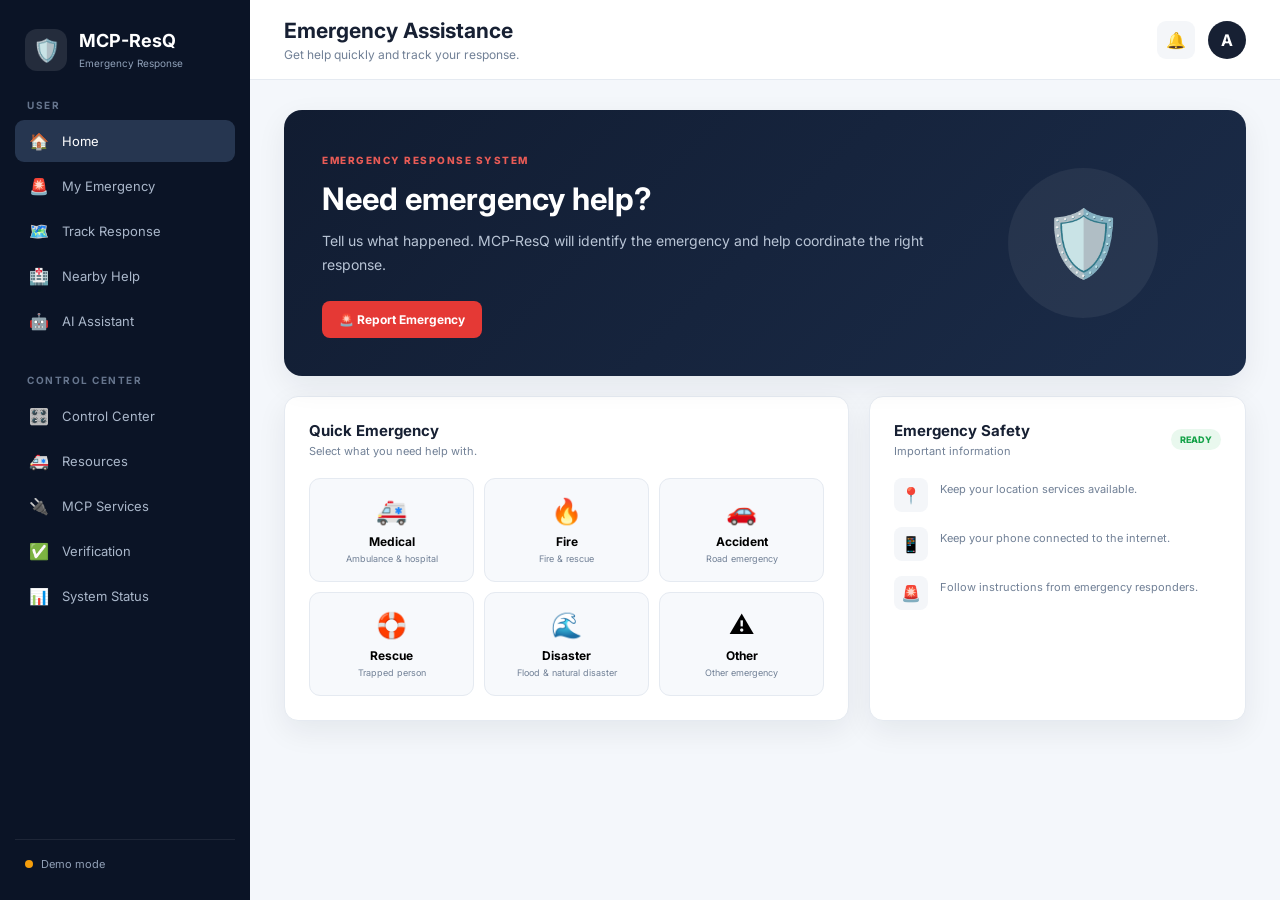
==== index.html @ 0a0fb489 "feat: establish frontend baseline" ====
<!DOCTYPE html>
<html lang="en">
<head>
    <meta charset="UTF-8">
    <meta name="viewport" content="width=device-width, initial-scale=1.0">
    <title>MCP-ResQ</title>
    <link rel="preconnect" href="https://fonts.googleapis.com">
    <link rel="preconnect" href="https://fonts.gstatic.com" crossorigin>
    <link href="https://fonts.googleapis.com/css2?family=Inter:wght@400;500;600;700;800&display=swap" rel="stylesheet">
    <link rel="stylesheet" href="style.css">
</head>
<body>

<div class="app">

    <aside class="sidebar">
        <div class="brand">
            <div class="brand-icon">🛡️</div>
            <div>
                <h2>MCP-ResQ</h2>
                <span>Emergency Response</span>
            </div>
        </div>

        <div class="nav-section">
            <p>USER</p>
            <button class="nav-item active" data-page="home">
                <span>🏠</span>
                <span>Home</span>
            </button>

            <button class="nav-item" data-page="emergency">
                <span>🚨</span>
                <span>My Emergency</span>
            </button>

            <button class="nav-item" data-page="tracking">
                <span>🗺️</span>
                <span>Track Response</span>
            </button>

            <button class="nav-item" data-page="nearby">
                <span>🏥</span>
                <span>Nearby Help</span>
            </button>

            <button class="nav-item" data-page="assistant">
                <span>🤖</span>
                <span>AI Assistant</span>
            </button>
        </div>

        <div class="nav-section control-section">
            <p>CONTROL CENTER</p>

            <button class="nav-item" data-page="control">
                <span>🎛️</span>
                <span>Control Center</span>
            </button>

            <button class="nav-item" data-page="resources">
                <span>🚑</span>
                <span>Resources</span>
            </button>

            <button class="nav-item" data-page="mcp">
                <span>🔌</span>
                <span>MCP Services</span>
            </button>

            <button class="nav-item" data-page="verification">
                <span>✅</span>
                <span>Verification</span>
            </button>

            <button class="nav-item" data-page="system">
                <span>📊</span>
                <span>System Status</span>
            </button>
        </div>

        <div class="sidebar-bottom">
            <div class="connection">
                <span class="connection-dot" id="connectionDot"></span>
                <span id="connectionText">Connecting...</span>
            </div>
        </div>
    </aside>

    <main class="main">

        <header class="topbar">
            <div>
                <h1 id="pageTitle">Emergency Assistance</h1>
                <p id="pageSubtitle">Get help quickly and track your response.</p>
            </div>

            <div class="top-actions">
                <button class="icon-button" id="notificationButton">🔔</button>
                <div class="profile">A</div>
            </div>
        </header>

        <div class="content">

            <section class="page active" id="home">

                <div class="hero">
                    <div class="hero-content">
                        <span class="hero-label">EMERGENCY RESPONSE SYSTEM</span>
                        <h2>Need emergency help?</h2>
                        <p>Tell us what happened. MCP-ResQ will identify the emergency and help coordinate the right response.</p>
                        <button class="primary-button" data-page-target="emergency">
                            🚨 Report Emergency
                        </button>
                    </div>
                    <div class="hero-icon">🛡️</div>
                </div>

                <div class="home-grid">

                    <div class="card emergency-card">
                        <div class="card-header">
                            <div>
                                <h3>Quick Emergency</h3>
                                <p>Select what you need help with.</p>
                            </div>
                        </div>

                        <div class="emergency-types">
                            <button class="emergency-type" data-type="medical">
                                <span>🚑</span>
                                <strong>Medical</strong>
                                <small>Ambulance & hospital</small>
                            </button>

                            <button class="emergency-type" data-type="fire">
                                <span>🔥</span>
                                <strong>Fire</strong>
                                <small>Fire & rescue</small>
                            </button>

                            <button class="emergency-type" data-type="accident">
                                <span>🚗</span>
                                <strong>Accident</strong>
                                <small>Road emergency</small>
                            </button>

                            <button class="emergency-type" data-type="rescue">
                                <span>🛟</span>
                                <strong>Rescue</strong>
                                <small>Trapped person</small>
                            </button>

                            <button class="emergency-type" data-type="disaster">
                                <span>🌊</span>
                                <strong>Disaster</strong>
                                <small>Flood & natural disaster</small>
                            </button>

                            <button class="emergency-type" data-type="other">
                                <span>⚠️</span>
                                <strong>Other</strong>
                                <small>Other emergency</small>
                            </button>
                        </div>
                    </div>

                    <div class="card safety-card">
                        <div class="card-header">
                            <div>
                                <h3>Emergency Safety</h3>
                                <p>Important information</p>
                            </div>
                            <span class="status-badge safe">READY</span>
                        </div>

                        <div class="safety-list">
                            <div>
                                <span>📍</span>
                                <p>Keep your location services available.</p>
                            </div>
                            <div>
                                <span>📱</span>
                                <p>Keep your phone connected to the internet.</p>
                            </div>
                            <div>
                                <span>🚨</span>
                                <p>Follow instructions from emergency responders.</p>
                            </div>
                        </div>
                    </div>

                </div>

            </section>

            <section class="page" id="emergency">

                <div class="section-heading">
                    <div>
                        <span class="eyebrow">STEP 1</span>
                        <h2>Report an Emergency</h2>
                        <p>Describe the situation so the system can identify the required response.</p>
                    </div>
                </div>

                <div class="emergency-layout">

                    <div class="card report-card">

                        <label>What happened?</label>

                        <textarea id="emergencyDescription" placeholder="Example: There has been a road accident and two people are injured..."></textarea>

                        <div class="suggestions">
                            <button data-suggestion="There has been a road accident and people are injured.">🚗 Accident</button>
                            <button data-suggestion="There is a fire in a building and people may be trapped.">🔥 Fire</button>
                            <button data-suggestion="Someone needs urgent medical assistance.">🚑 Medical</button>
                            <button data-suggestion="A person is trapped and needs rescue assistance.">🛟 Rescue</button>
                        </div>

                        <div class="location-box">
                            <div class="location-icon">📍</div>
                            <div>
                                <strong>Your Emergency Location</strong>
                                <p id="locationText">Location not detected</p>
                            </div>
                            <button class="secondary-button" id="locationButton">Use Location</button>
                        </div>

                        <button class="primary-button large" id="detectEmergency">
                            🚨 Detect & Request Help
                        </button>

                    </div>

                    <div class="card detection-card">

                        <div class="card-header">
                            <div>
                                <h3>Emergency Analysis</h3>
                                <p>System response</p>
                            </div>
                            <span class="status-badge" id="emergencyStatus">WAITING</span>
                        </div>

                        <div class="analysis-item">
                            <span>Emergency Type</span>
                            <strong id="detectedType">Not detected</strong>
                        </div>

                        <div class="analysis-item">
                            <span>Priority</span>
                            <strong id="detectedPriority">Waiting</strong>
                        </div>

                        <div class="analysis-item">
                            <span>Location</span>
                            <strong id="detectedLocation">Waiting</strong>
                        </div>

                        <div class="analysis-item">
                            <span>Emergency ID</span>
                            <strong id="emergencyId">Not created</strong>
                        </div>

                    </div>

                </div>

            </section>

            <section class="page" id="tracking">

                <div class="section-heading">
                    <div>
                        <span class="eyebrow">LIVE RESPONSE</span>
                        <h2>Track Your Response</h2>
                        <p>See where help is coming from and how far away it is.</p>
                    </div>

                    <button class="secondary-button" id="refreshTracking">↻ Refresh</button>
                </div>

                <div class="tracking-grid">

                    <div class="card map-card">

                        <div class="map-header">
                            <div>
                                <h3>Response Map</h3>
                                <p id="mapStatus">Waiting for emergency response</p>
                            </div>

                            <span class="live-badge">
                                <span></span> LIVE
                            </span>
                        </div>

                        <div class="map" id="responseMap">

                            <div class="road road-one"></div>
                            <div class="road road-two"></div>
                            <div class="road road-three"></div>
                            <div class="road road-four"></div>

                            <div class="map-marker user-marker" id="userMarker">
                                📍
                                <span>You</span>
                            </div>

                            <div class="map-marker response-marker" id="responseMarker">
                                🚑
                                <span>Help</span>
                            </div>

                            <div class="map-marker hospital-marker">
                                🏥
                                <span>Hospital</span>
                            </div>

                        </div>

                        <div class="map-controls">
                            <button id="zoomIn">+</button>
                            <button id="zoomOut">−</button>
                            <button id="resetMap">⌾</button>
                        </div>

                    </div>

                    <div class="card response-card">

                        <div class="response-header">
                            <div class="response-icon" id="responseIcon">🚑</div>
                            <div>
                                <span class="status-badge responding" id="responseStatus">WAITING</span>
                                <h3 id="responseName">Emergency Response</h3>
                            </div>
                        </div>

                        <div class="distance-display">
                            <strong id="responseDistance">--</strong>
                            <span>away</span>
                        </div>

                        <div class="eta-box">
                            <span>Estimated arrival</span>
                            <strong id="responseEta">-- min</strong>
                        </div>

                        <div class="progress-container">
                            <div class="progress-label">
                                <span>Response progress</span>
                                <strong id="responseProgressText">0%</strong>
                            </div>
                            <div class="progress">
                                <div id="responseProgress"></div>
                            </div>
                        </div>

                        <div class="response-details">
                            <div>
                                <span>📍 Coming from</span>
                                <strong id="responseFrom">Waiting</strong>
                            </div>
                            <div>
                                <span>🎯 Destination</span>
                                <strong id="responseDestination">Your location</strong>
                            </div>
                            <div>
                                <span>🕐 Last updated</span>
                                <strong id="trackingUpdated">--</strong>
                            </div>
                        </div>

                    </div>

                </div>

            </section>

            <section class="page" id="nearby">

                <div class="section-heading">
                    <div>
                        <span class="eyebrow">NEARBY ASSISTANCE</span>
                        <h2>Nearby Help</h2>
                        <p>Find hospitals, fire stations, police and rescue services around you.</p>
                    </div>

                    <button class="secondary-button" id="refreshNearby">↻ Refresh</button>
                </div>

                <div class="filter-row">
                    <button class="filter-button active" data-filter="all">All</button>
                    <button class="filter-button" data-filter="hospital">🏥 Hospitals</button>
                    <button class="filter-button" data-filter="fire">🔥 Fire Stations</button>
                    <button class="filter-button" data-filter="police">🚓 Police</button>
                    <button class="filter-button" data-filter="rescue">🛟 Rescue</button>
                </div>

                <div class="nearby-grid" id="nearbyList"></div>

            </section>

            <section class="page" id="assistant">

                <div class="section-heading">
                    <div>
                        <span class="eyebrow">AI ASSISTANT</span>
                        <h2>MCP-ResQ Assistant</h2>
                        <p>Ask questions about your emergency and response.</p>
                    </div>
                </div>

                <div class="chat-container card">

                    <div class="chat-header">
                        <div class="assistant-avatar">🤖</div>
                        <div>
                            <h3>MCP-ResQ AI</h3>
                            <span>Emergency assistance</span>
                        </div>
                        <span class="status-badge ai-status">ONLINE</span>
                    </div>

                    <div class="chat-messages" id="chatMessages">
                        <div class="chat-message bot">
                            <div class="message-avatar">🤖</div>
                            <div class="message-content">
                                <p>Hello. I can help you understand your emergency response, nearby assistance, ambulance status, hospital information and more.</p>
                            </div>
                        </div>
                    </div>

                    <div class="chat-suggestions">
                        <button data-chat="Where is the ambulance?">🚑 Where is the ambulance?</button>
                        <button data-chat="Which hospital is nearest?">🏥 Nearest hospital?</button>
                        <button data-chat="How long will help take?">⏱️ How long will help take?</button>
                    </div>

                    <div class="chat-input">
                        <input type="text" id="chatInput" placeholder="Ask MCP-ResQ...">
                        <button id="sendChat">➤</button>
                    </div>

                </div>

            </section>

            <section class="page" id="control">

                <div class="section-heading">
                    <div>
                        <span class="eyebrow">OPERATOR VIEW</span>
                        <h2>Control Center</h2>
                        <p>Operational information for emergency coordinators.</p>
                    </div>
                </div>

                <div class="stats-grid">

                    <div class="stat-card">
                        <span>🚑</span>
                        <div>
                            <small>Available Ambulances</small>
                            <strong id="availableAmbulances">--</strong>
                        </div>
                    </div>

                    <div class="stat-card">
                        <span>🔥</span>
                        <div>
                            <small>Available Fire Units</small>
                            <strong id="availableFireUnits">--</strong>
                        </div>
                    </div>

                    <div class="stat-card">
                        <span>🛟</span>
                        <div>
                            <small>Rescue Teams</small>
                            <strong id="availableRescue">--</strong>
                        </div>
                    </div>

                    <div class="stat-card">
                        <span>🏥</span>
                        <div>
                            <small>Hospitals</small>
                            <strong id="hospitalCount">--</strong>
                        </div>
                    </div>

                </div>

                <div class="control-grid">

                    <div class="card">
                        <div class="card-header">
                            <div>
                                <h3>Active Emergency</h3>
                                <p>Current operation</p>
                            </div>
                        </div>

                        <div class="operator-data">
                            <div><span>ID</span><strong id="controlEmergencyId">--</strong></div>
                            <div><span>Type</span><strong id="controlEmergencyType">--</strong></div>
                            <div><span>Priority</span><strong id="controlEmergencyPriority">--</strong></div>
                            <div><span>Status</span><strong id="controlEmergencyStatus">--</strong></div>
                        </div>
                    </div>

                    <div class="card">
                        <div class="card-header">
                            <div>
                                <h3>System Activity</h3>
                                <p>Latest response events</p>
                            </div>
                        </div>

                        <div class="activity-list" id="activityList">
                            <div class="activity-item">
                                <span>🟢</span>
                                <div>
                                    <strong>System initialized</strong>
                                    <small>Waiting for emergency</small>
                                </div>
                            </div>
                        </div>
                    </div>

                </div>

            </section>

            <section class="page" id="resources">

                <div class="section-heading">
                    <div>
                        <span class="eyebrow">RESOURCE MANAGEMENT</span>
                        <h2>Emergency Resources</h2>
                        <p>Monitor and coordinate emergency response units.</p>
                    </div>

                    <button class="secondary-button" id="refreshResources">↻ Refresh</button>
                </div>

                <div class="resource-tabs">
                    <button class="resource-tab active" data-resource="all">All</button>
                    <button class="resource-tab" data-resource="ambulance">🚑 Ambulances</button>
                    <button class="resource-tab" data-resource="fire">🔥 Fire Units</button>
                    <button class="resource-tab" data-resource="rescue">🛟 Rescue</button>
                </div>

                <div class="resource-table card">
                    <div class="table-header">
                        <span>Unit</span>
                        <span>Type</span>
                        <span>Status</span>
                        <span>Location</span>
                        <span>Action</span>
                    </div>

                    <div id="resourceList"></div>
                </div>

            </section>

            <section class="page" id="mcp">

                <div class="section-heading">
                    <div>
                        <span class="eyebrow">MODEL CONTEXT PROTOCOL</span>
                        <h2>MCP Services</h2>
                        <p>Services used to connect AI reasoning with emergency resources.</p>
                    </div>
                </div>

                <div class="mcp-grid">

                    <div class="mcp-card">
                        <span>📍</span>
                        <h3>Location Service</h3>
                        <p>Provides emergency and responder location information.</p>
                        <span class="service-status" id="locationServiceStatus">READY</span>
                        <button data-service="location">Test Service</button>
                    </div>

                    <div class="mcp-card">
                        <span>🚑</span>
                        <h3>Resource Service</h3>
                        <p>Finds available emergency units.</p>
                        <span class="service-status" id="resourceServiceStatus">READY</span>
                        <button data-service="resource">Test Service</button>
                    </div>

                    <div class="mcp-card">
                        <span>🏥</span>
                        <h3>Hospital Service</h3>
                        <p>Provides nearby hospital information.</p>
                        <span class="service-status" id="hospitalServiceStatus">READY</span>
                        <button data-service="hospital">Test Service</button>
                    </div>

                    <div class="mcp-card">
                        <span>✅</span>
                        <h3>Verification Service</h3>
                        <p>Validates emergency and response data.</p>
                        <span class="service-status" id="verificationServiceStatus">READY</span>
                        <button data-service="verification">Test Service</button>
                    </div>

                </div>

                <div class="card mcp-log-card">
                    <div class="card-header">
                        <div>
                            <h3>MCP Activity</h3>
                            <p>Communication between services</p>
                        </div>
                    </div>

                    <div class="mcp-log" id="mcpLog"></div>
                </div>

            </section>

            <section class="page" id="verification">

                <div class="section-heading">
                    <div>
                        <span class="eyebrow">DATA VERIFICATION</span>
                        <h2>Verification</h2>
                        <p>Validate emergency and resource information before coordination.</p>
                    </div>

                    <button class="primary-button" id="verifyEmergency">✓ Verify Current Emergency</button>
                </div>

                <div class="verification-grid">

                    <div class="verification-card">
                        <span>📍</span>
                        <div>
                            <small>Location</small>
                            <strong id="verifyLocation">Not verified</strong>
                        </div>
                    </div>

                    <div class="verification-card">
                        <span>🚨</span>
                        <div>
                            <small>Emergency</small>
                            <strong id="verifyEmergencyType">Not verified</strong>
                        </div>
                    </div>

                    <div class="verification-card">
                        <span>🚑</span>
                        <div>
                            <small>Resources</small>
                            <strong id="verifyResources">Not verified</strong>
                        </div>
                    </div>

                    <div class="verification-card">
                        <span>🤖</span>
                        <div>
                            <small>AI Decision</small>
                            <strong id="verifyAI">Not verified</strong>
                        </div>
                    </div>

                </div>

            </section>

            <section class="page" id="system">

                <div class="section-heading">
                    <div>
                        <span class="eyebrow">SYSTEM MONITORING</span>
                        <h2>System Status</h2>
                        <p>Technical status of MCP-ResQ services.</p>
                    </div>
                </div>

                <div class="system-grid">

                    <div class="system-card">
                        <div class="system-icon">⚡</div>
                        <div>
                            <h3>Frontend</h3>
                            <p>User interface</p>
                        </div>
                        <span class="system-online">ONLINE</span>
                    </div>

                    <div class="system-card">
                        <div class="system-icon">🐍</div>
                        <div>
                            <h3>FastAPI Backend</h3>
                            <p>API communication</p>
                        </div>
                        <span class="system-online" id="backendStatus">CHECKING</span>
                    </div>

                    <div class="system-card">
                        <div class="system-icon">🔌</div>
                        <div>
                            <h3>MCP</h3>
                            <p>Service connectivity</p>
                        </div>
                        <span class="system-online">READY</span>
                    </div>

                    <div class="system-card">
                        <div class="system-icon">🗄️</div>
                        <div>
                            <h3>Database</h3>
                            <p>Emergency data</p>
                        </div>
                        <span class="system-online">READY</span>
                    </div>

                </div>

            </section>

        </div>
    </main>
</div>

<div class="toast-container" id="toastContainer"></div>

<script src="script.js"></script>
</body>
</html>
---- style.css ----
* {
    margin: 0;
    padding: 0;
    box-sizing: border-box;
}

:root {
    --bg: #f4f7fb;
    --card: #ffffff;
    --sidebar: #0b1426;
    --sidebar-light: #16233a;
    --text: #172033;
    --muted: #718096;
    --border: #e5eaf1;
    --primary: #e53935;
    --primary-dark: #c62828;
    --blue: #2563eb;
    --green: #16a34a;
    --orange: #f97316;
    --purple: #7c3aed;
    --shadow: 0 10px 30px rgba(15, 23, 42, 0.07);
}

body {
    font-family: "Inter", sans-serif;
    background: var(--bg);
    color: var(--text);
}

button,
input,
textarea {
    font-family: inherit;
}

button {
    cursor: pointer;
    border: none;
}

.app {
    display: flex;
    min-height: 100vh;
}

.sidebar {
    width: 250px;
    background: var(--sidebar);
    color: white;
    padding: 24px 15px;
    position: fixed;
    top: 0;
    left: 0;
    bottom: 0;
    display: flex;
    flex-direction: column;
    z-index: 100;
}

.brand {
    display: flex;
    align-items: center;
    gap: 12px;
    padding: 5px 10px 28px;
}

.brand-icon {
    width: 42px;
    height: 42px;
    background: rgba(255, 255, 255, 0.1);
    border-radius: 12px;
    display: flex;
    align-items: center;
    justify-content: center;
    font-size: 22px;
}

.brand h2 {
    font-size: 18px;
}

.brand span {
    color: #8fa0b8;
    font-size: 10px;
}

.nav-section {
    margin-bottom: 24px;
}

.nav-section > p {
    color: #66758d;
    font-size: 10px;
    font-weight: 700;
    letter-spacing: 1.5px;
    padding: 0 12px 9px;
}

.nav-item {
    width: 100%;
    padding: 11px 13px;
    background: transparent;
    color: #aab7ca;
    border-radius: 9px;
    display: flex;
    align-items: center;
    gap: 12px;
    text-align: left;
    margin-bottom: 3px;
    font-size: 13px;
}

.nav-item:hover {
    background: var(--sidebar-light);
    color: white;
}

.nav-item.active {
    background: #263650;
    color: white;
}

.nav-item span:first-child {
    width: 22px;
    text-align: center;
    font-size: 16px;
}

.control-section {
    margin-top: 5px;
}

.sidebar-bottom {
    margin-top: auto;
    border-top: 1px solid rgba(255,255,255,.08);
    padding: 17px 10px 5px;
}

.connection {
    display: flex;
    align-items: center;
    gap: 8px;
    font-size: 11px;
    color: #91a0b7;
}

.connection-dot {
    width: 8px;
    height: 8px;
    border-radius: 50%;
    background: #f59e0b;
}

.main {
    margin-left: 250px;
    width: calc(100% - 250px);
}

.topbar {
    height: 80px;
    background: white;
    border-bottom: 1px solid var(--border);
    padding: 0 34px;
    display: flex;
    align-items: center;
    justify-content: space-between;
}

.topbar h1 {
    font-size: 21px;
    margin-bottom: 4px;
}

.topbar p {
    color: var(--muted);
    font-size: 12px;
}

.top-actions {
    display: flex;
    align-items: center;
    gap: 13px;
}

.icon-button {
    width: 38px;
    height: 38px;
    border-radius: 9px;
    background: #f4f6f9;
    font-size: 16px;
}

.profile {
    width: 38px;
    height: 38px;
    border-radius: 50%;
    background: #172033;
    color: white;
    display: flex;
    align-items: center;
    justify-content: center;
    font-weight: 700;
}

.content {
    padding: 30px 34px 50px;
}

.page {
    display: none;
}

.page.active {
    display: block;
}

.hero {
    min-height: 260px;
    background: linear-gradient(135deg, #111c31, #1b2c49);
    border-radius: 18px;
    padding: 38px;
    color: white;
    display: flex;
    justify-content: space-between;
    align-items: center;
    overflow: hidden;
    position: relative;
    box-shadow: var(--shadow);
}

.hero-content {
    max-width: 650px;
}

.hero-label,
.eyebrow {
    color: #e95b56;
    font-size: 10px;
    font-weight: 800;
    letter-spacing: 1.5px;
}

.hero h2 {
    font-size: 31px;
    margin: 12px 0;
}

.hero p {
    color: #b9c5d6;
    font-size: 14px;
    line-height: 1.7;
    margin-bottom: 24px;
}

.hero-icon {
    width: 150px;
    height: 150px;
    border-radius: 50%;
    background: rgba(255,255,255,.06);
    display: flex;
    align-items: center;
    justify-content: center;
    font-size: 65px;
    margin-right: 50px;
}

.primary-button,
.secondary-button {
    padding: 11px 17px;
    border-radius: 8px;
    font-size: 12px;
    font-weight: 700;
    transition: .2s;
}

.primary-button {
    background: var(--primary);
    color: white;
}

.primary-button:hover {
    background: var(--primary-dark);
    transform: translateY(-1px);
}

.primary-button.large {
    width: 100%;
    padding: 14px;
    margin-top: 20px;
}

.secondary-button {
    background: #f1f4f8;
    color: var(--text);
}

.secondary-button:hover {
    background: #e6ebf2;
}

.home-grid {
    display: grid;
    grid-template-columns: 1.5fr 1fr;
    gap: 20px;
    margin-top: 20px;
}

.card {
    background: var(--card);
    border: 1px solid var(--border);
    border-radius: 14px;
    box-shadow: var(--shadow);
}

.emergency-card,
.safety-card {
    padding: 24px;
}

.card-header {
    display: flex;
    justify-content: space-between;
    align-items: center;
    margin-bottom: 20px;
}

.card-header h3 {
    font-size: 15px;
}

.card-header p {
    color: var(--muted);
    font-size: 11px;
    margin-top: 4px;
}

.emergency-types {
    display: grid;
    grid-template-columns: repeat(3, 1fr);
    gap: 10px;
}

.emergency-type {
    background: #f7f9fc;
    border: 1px solid var(--border);
    border-radius: 11px;
    padding: 17px 10px;
    text-align: center;
    transition: .2s;
}

.emergency-type:hover {
    border-color: #f0aaa8;
    background: #fff7f7;
    transform: translateY(-2px);
}

.emergency-type span {
    display: block;
    font-size: 25px;
    margin-bottom: 8px;
}

.emergency-type strong {
    display: block;
    font-size: 12px;
}

.emergency-type small {
    color: var(--muted);
    font-size: 9px;
    display: block;
    margin-top: 4px;
}

.status-badge {
    display: inline-flex;
    align-items: center;
    padding: 5px 9px;
    border-radius: 20px;
    font-size: 9px;
    font-weight: 800;
    background: #f0f2f5;
    color: #64748b;
}

.status-badge.safe {
    background: #e9f8ee;
    color: var(--green);
}

.status-badge.responding {
    background: #fff0eb;
    color: var(--primary);
}

.ai-status {
    background: #f0eafe;
    color: var(--purple);
}

.safety-list {
    display: flex;
    flex-direction: column;
    gap: 15px;
}

.safety-list div {
    display: flex;
    align-items: flex-start;
    gap: 12px;
}

.safety-list span {
    width: 34px;
    height: 34px;
    border-radius: 8px;
    background: #f4f6f9;
    display: flex;
    align-items: center;
    justify-content: center;
}

.safety-list p {
    font-size: 11px;
    color: var(--muted);
    line-height: 1.5;
    padding-top: 3px;
}

.section-heading {
    display: flex;
    justify-content: space-between;
    align-items: flex-end;
    margin-bottom: 24px;
}

.section-heading h2 {
    font-size: 24px;
    margin: 7px 0;
}

.section-heading p {
    color: var(--muted);
    font-size: 12px;
}

.emergency-layout {
    display: grid;
    grid-template-columns: 1.4fr .8fr;
    gap: 20px;
}

.report-card,
.detection-card {
    padding: 25px;
}

.report-card label {
    display: block;
    font-size: 12px;
    font-weight: 700;
    margin-bottom: 9px;
}

.report-card textarea {
    width: 100%;
    height: 150px;
    resize: vertical;
    border: 1px solid var(--border);
    border-radius: 10px;
    padding: 14px;
    outline: none;
    font-size: 12px;
}

.report-card textarea:focus {
    border-color: var(--primary);
}

.suggestions {
    display: flex;
    flex-wrap: wrap;
    gap: 7px;
    margin-top: 10px;
}

.suggestions button {
    background: #f4f6f9;
    color: #5d697b;
    padding: 7px 10px;
    border-radius: 7px;
    font-size: 10px;
}

.location-box {
    margin-top: 20px;
    padding: 14px;
    background: #f7f9fc;
    border: 1px solid var(--border);
    border-radius: 10px;
    display: flex;
    align-items: center;
    gap: 12px;
}

.location-icon {
    width: 38px;
    height: 38px;
    background: #fff0ef;
    border-radius: 9px;
    display: flex;
    align-items: center;
    justify-content: center;
}

.location-box div:nth-child(2) {
    flex: 1;
}

.location-box strong {
    font-size: 11px;
}

.location-box p {
    color: var(--muted);
    font-size: 10px;
    margin-top: 3px;
}

.analysis-item {
    padding: 17px 0;
    border-bottom: 1px solid var(--border);
    display: flex;
    justify-content: space-between;
    gap: 20px;
}

.analysis-item span {
    color: var(--muted);
    font-size: 11px;
}

.analysis-item strong {
    font-size: 11px;
    text-align: right;
}

.tracking-grid {
    display: grid;
    grid-template-columns: 1.5fr .8fr;
    gap: 20px;
}

.map-card {
    overflow: hidden;
    position: relative;
}

.map-header {
    padding: 18px 20px;
    display: flex;
    justify-content: space-between;
    align-items: center;
}

.map-header h3 {
    font-size: 14px;
}

.map-header p {
    font-size: 10px;
    color: var(--muted);
    margin-top: 3px;
}

.live-badge {
    color: var(--primary);
    font-size: 9px;
    font-weight: 800;
    display: flex;
    align-items: center;
    gap: 5px;
}

.live-badge span {
    width: 6px;
    height: 6px;
    border-radius: 50%;
    background: var(--primary);
}

.map {
    height: 440px;
    background: #e9eef2;
    position: relative;
    overflow: hidden;
}

.map:before {
    content: "";
    position: absolute;
    inset: 0;
    background-image: linear-gradient(30deg, transparent 49%, rgba(255,255,255,.65) 50%, transparent 51%), linear-gradient(120deg, transparent 49%, rgba(255,255,255,.65) 50%, transparent 51%);
    background-size: 90px 90px;
}

.road {
    position: absolute;
    background: rgba(255,255,255,.85);
    transform: rotate(-25deg);
}

.road-one {
    width: 120%;
    height: 25px;
    top: 25%;
    left: -10%;
}

.road-two {
    width: 120%;
    height: 22px;
    top: 65%;
    left: -10%;
    transform: rotate(18deg);
}

.road-three {
    width: 25px;
    height: 120%;
    left: 45%;
    top: -10%;
    transform: rotate(10deg);
}

.road-four {
    width: 22px;
    height: 120%;
    left: 73%;
    top: -10%;
    transform: rotate(-25deg);
}

.map-marker {
    position: absolute;
    z-index: 3;
    font-size: 24px;
    text-align: center;
}

.map-marker span {
    display: block;
    background: white;
    padding: 4px 7px;
    border-radius: 5px;
    font-size: 8px;
    font-weight: 700;
    box-shadow: 0 3px 10px rgba(0,0,0,.12);
}

.user-marker {
    left: 52%;
    top: 54%;
}

.response-marker {
    left: 27%;
    top: 28%;
}

.hospital-marker {
    left: 72%;
    top: 68%;
}

.map-controls {
    position: absolute;
    right: 15px;
    bottom: 15px;
    display: flex;
    flex-direction: column;
    gap: 5px;
}

.map-controls button {
    width: 32px;
    height: 32px;
    background: white;
    border-radius: 7px;
    box-shadow: 0 3px 10px rgba(0,0,0,.1);
    font-size: 17px;
}

.response-card {
    padding: 24px;
}

.response-header {
    display: flex;
    align-items: center;
    gap: 12px;
}

.response-icon {
    width: 50px;
    height: 50px;
    border-radius: 12px;
    background: #fff2ef;
    display: flex;
    align-items: center;
    justify-content: center;
    font-size: 25px;
}

.response-header h3 {
    font-size: 14px;
    margin-top: 6px;
}

.distance-display {
    margin: 30px 0 15px;
    text-align: center;
}

.distance-display strong {
    font-size: 38px;
}

.distance-display span {
    color: var(--muted);
    font-size: 11px;
}

.eta-box {
    background: #f7f9fc;
    border-radius: 10px;
    padding: 15px;
    display: flex;
    justify-content: space-between;
    align-items: center;
}

.eta-box span {
    color: var(--muted);
    font-size: 10px;
}

.eta-box strong {
    font-size: 18px;
}

.progress-container {
    margin: 23px 0;
}

.progress-label {
    display: flex;
    justify-content: space-between;
    font-size: 10px;
    margin-bottom: 8px;
}

.progress-label strong {
    color: var(--green);
}

.progress {
    height: 7px;
    background: #edf0f4;
    border-radius: 10px;
    overflow: hidden;
}

.progress div {
    width: 0;
    height: 100%;
    background: var(--green);
    transition: width .5s;
}

.response-details {
    border-top: 1px solid var(--border);
}

.response-details div {
    padding: 13px 0;
    border-bottom: 1px solid var(--border);
}

.response-details span,
.response-details strong {
    display: block;
}

.response-details span {
    color: var(--muted);
    font-size: 9px;
    margin-bottom: 4px;
}

.response-details strong {
    font-size: 11px;
}

.filter-row,
.resource-tabs {
    display: flex;
    gap: 8px;
    margin-bottom: 18px;
}

.filter-button,
.resource-tab {
    background: white;
    border: 1px solid var(--border);
    padding: 9px 13px;
    border-radius: 8px;
    color: var(--muted);
    font-size: 10px;
    font-weight: 600;
}

.filter-button.active,
.resource-tab.active {
    background: #172033;
    color: white;
    border-color: #172033;
}

.nearby-grid {
    display: grid;
    grid-template-columns: repeat(2, 1fr);
    gap: 15px;
}

.nearby-card {
    background: white;
    border: 1px solid var(--border);
    border-radius: 13px;
    padding: 19px;
    display: flex;
    gap: 14px;
    box-shadow: var(--shadow);
}

.nearby-icon {
    width: 45px;
    height: 45px;
    background: #f4f6f9;
    border-radius: 10px;
    display: flex;
    align-items: center;
    justify-content: center;
    font-size: 23px;
}

.nearby-info {
    flex: 1;
}

.nearby-info h3 {
    font-size: 13px;
}

.nearby-info p {
    color: var(--muted);
    font-size: 10px;
    margin: 5px 0 10px;
}

.nearby-meta {
    display: flex;
    gap: 12px;
    font-size: 9px;
}

.nearby-actions {
    display: flex;
    flex-direction: column;
    gap: 6px;
}

.small-button {
    padding: 7px 9px;
    border-radius: 6px;
    background: #f3f5f8;
    font-size: 9px;
    font-weight: 700;
}

.small-button.primary {
    background: var(--primary);
    color: white;
}

.chat-container {
    max-width: 900px;
    margin: auto;
    overflow: hidden;
}

.chat-header {
    padding: 18px 20px;
    border-bottom: 1px solid var(--border);
    display: flex;
    align-items: center;
    gap: 12px;
}

.assistant-avatar {
    width: 42px;
    height: 42px;
    border-radius: 10px;
    background: #f0eafe;
    display: flex;
    align-items: center;
    justify-content: center;
    font-size: 21px;
}

.chat-header h3 {
    font-size: 13px;
}

.chat-header span:not(.status-badge) {
    color: var(--muted);
    font-size: 9px;
}

.chat-header .status-badge {
    margin-left: auto;
}

.chat-messages {
    height: 430px;
    overflow-y: auto;
    padding: 20px;
    background: #fafbfd;
}

.chat-message {
    display: flex;
    gap: 10px;
    margin-bottom: 17px;
    max-width: 80%;
}

.chat-message.user {
    margin-left: auto;
    flex-direction: row-reverse;
}

.message-avatar {
    width: 30px;
    height: 30px;
    border-radius: 8px;
    background: #eef1f5;
    display: flex;
    align-items: center;
    justify-content: center;
    font-size: 14px;
    flex-shrink: 0;
}

.chat-message.user .message-avatar {
    background: #172033;
    color: white;
}

.message-content {
    background: white;
    border: 1px solid var(--border);
    padding: 10px 13px;
    border-radius: 10px;
}

.chat-message.user .message-content {
    background: #172033;
    color: white;
}

.message-content p {
    font-size: 11px;
    line-height: 1.6;
}

.chat-suggestions {
    display: flex;
    gap: 7px;
    padding: 12px 20px;
    border-top: 1px solid var(--border);
    overflow-x: auto;
}

.chat-suggestions button {
    white-space: nowrap;
    background: #f3f5f8;
    padding: 8px 10px;
    border-radius: 7px;
    font-size: 9px;
}

.chat-input {
    padding: 15px 20px 20px;
    display: flex;
    gap: 8px;
}

.chat-input input {
    flex: 1;
    border: 1px solid var(--border);
    border-radius: 9px;
    padding: 12px;
    outline: none;
    font-size: 11px;
}

.chat-input button {
    width: 44px;
    border-radius: 9px;
    background: var(--primary);
    color: white;
    font-size: 17px;
}

.stats-grid {
    display: grid;
    grid-template-columns: repeat(4, 1fr);
    gap: 15px;
    margin-bottom: 20px;
}

.stat-card {
    background: white;
    border: 1px solid var(--border);
    border-radius: 12px;
    padding: 19px;
    display: flex;
    align-items: center;
    gap: 13px;
    box-shadow: var(--shadow);
}

.stat-card > span {
    font-size: 25px;
}

.stat-card small {
    display: block;
    color: var(--muted);
    font-size: 9px;
}

.stat-card strong {
    display: block;
    font-size: 23px;
    margin-top: 3px;
}

.control-grid {
    display: grid;
    grid-template-columns: 1fr 1fr;
    gap: 20px;
}

.control-grid .card {
    padding: 22px;
}

.operator-data div {
    padding: 12px 0;
    border-bottom: 1px solid var(--border);
    display: flex;
    justify-content: space-between;
}

.operator-data span {
    color: var(--muted);
    font-size: 10px;
}

.operator-data strong {
    font-size: 10px;
}

.activity-list {
    display: flex;
    flex-direction: column;
    gap: 13px;
}

.activity-item {
    display: flex;
    gap: 10px;
}

.activity-item > span {
    font-size: 13px;
}

.activity-item strong,
.activity-item small {
    display: block;
}

.activity-item strong {
    font-size: 10px;
}

.activity-item small {
    color: var(--muted);
    font-size: 9px;
    margin-top: 3px;
}

.resource-table {
    overflow: hidden;
}

.table-header {
    display: grid;
    grid-template-columns: 1.2fr 1fr 1fr 1.2fr .8fr;
    padding: 15px 20px;
    background: #f7f9fc;
    border-bottom: 1px solid var(--border);
    color: var(--muted);
    font-size: 9px;
    font-weight: 700;
}

.resource-row {
    display: grid;
    grid-template-columns: 1.2fr 1fr 1fr 1.2fr .8fr;
    padding: 15px 20px;
    border-bottom: 1px solid var(--border);
    align-items: center;
    font-size: 10px;
}

.resource-row:last-child {
    border-bottom: none;
}

.resource-status {
    font-size: 9px;
    font-weight: 700;
}

.available {
    color: var(--green);
}

.dispatched {
    color: var(--primary);
}

.busy {
    color: var(--orange);
}

.mcp-grid {
    display: grid;
    grid-template-columns: repeat(2, 1fr);
    gap: 15px;
    margin-bottom: 20px;
}

.mcp-card {
    background: white;
    border: 1px solid var(--border);
    border-radius: 13px;
    padding: 22px;
    box-shadow: var(--shadow);
}

.mcp-card > span:first-child {
    font-size: 25px;
}

.mcp-card h3 {
    font-size: 14px;
    margin: 12px 0 5px;
}

.mcp-card p {
    color: var(--muted);
    font-size: 10px;
    line-height: 1.5;
    margin-bottom: 15px;
}

.service-status {
    display: inline-block;
    color: var(--green);
    background: #eaf8ef;
    padding: 5px 8px;
    border-radius: 5px;
    font-size: 8px;
    font-weight: 800;
}

.mcp-card button {
    float: right;
    background: #f1f4f8;
    padding: 7px 10px;
    border-radius: 6px;
    font-size: 9px;
    font-weight: 700;
}

.mcp-log-card {
    padding: 20px;
}

.mcp-log {
    max-height: 250px;
    overflow-y: auto;
    background: #0d1627;
    border-radius: 9px;
    padding: 15px;
    font-family: monospace;
}

.log-entry {
    color: #aab8ca;
    font-size: 9px;
    margin-bottom: 9px;
}

.log-entry .time {
    color: #6f8099;
}

.log-entry .success {
    color: #4ade80;
}

.verification-grid {
    display: grid;
    grid-template-columns: repeat(2, 1fr);
    gap: 15px;
}

.verification-card {
    background: white;
    border: 1px solid var(--border);
    border-radius: 13px;
    padding: 22px;
    display: flex;
    gap: 13px;
    align-items: center;
    box-shadow: var(--shadow);
}

.verification-card > span {
    width: 43px;
    height: 43px;
    background: #f3f5f8;
    border-radius: 9px;
    display: flex;
    align-items: center;
    justify-content: center;
    font-size: 20px;
}

.verification-card small,
.verification-card strong {
    display: block;
}

.verification-card small {
    color: var(--muted);
    font-size: 9px;
}

.verification-card strong {
    font-size: 12px;
    margin-top: 5px;
}

.system-grid {
    display: grid;
    grid-template-columns: repeat(2, 1fr);
    gap: 15px;
}

.system-card {
    background: white;
    border: 1px solid var(--border);
    border-radius: 13px;
    padding: 22px;
    display: flex;
    align-items: center;
    gap: 13px;
    box-shadow: var(--shadow);
}

.system-icon {
    width: 45px;
    height: 45px;
    border-radius: 10px;
    background: #f4f6f9;
    display: flex;
    align-items: center;
    justify-content: center;
    font-size: 21px;
}

.system-card h3 {
    font-size: 12px;
}

.system-card p {
    color: var(--muted);
    font-size: 9px;
    margin-top: 4px;
}

.system-online {
    margin-left: auto;
    color: var(--green);
    background: #eaf8ef;
    padding: 5px 8px;
    border-radius: 5px;
    font-size: 8px;
    font-weight: 800;
}

.toast-container {
    position: fixed;
    right: 25px;
    bottom: 25px;
    z-index: 500;
}

.toast {
    background: #172033;
    color: white;
    padding: 12px 16px;
    border-radius: 8px;
    margin-top: 8px;
    box-shadow: var(--shadow);
    font-size: 11px;
    animation: toastIn .25s ease;
}

@keyframes toastIn {
    from {
        opacity: 0;
        transform: translateY(10px);
    }

    to {
        opacity: 1;
        transform: translateY(0);
    }
}

@media (max-width: 1100px) {
    .home-grid,
    .emergency-layout,
    .tracking-grid {
        grid-template-columns: 1fr;
    }

    .stats-grid {
        grid-template-columns: repeat(2, 1fr);
    }
}

@media (max-width: 800px) {
    .sidebar {
        width: 70px;
        padding: 15px 8px;
    }

    .brand div:last-child,
    .nav-section > p,
    .nav-item span:last-child,
    .connection span:last-child {
        display: none;
    }

    .brand {
        justify-content: center;
        padding-bottom: 20px;
    }

    .nav-item {
        justify-content: center;
        padding: 12px 5px;
    }

    .main {
        margin-left: 70px;
        width: calc(100% - 70px);
    }

    .content {
        padding: 20px;
    }

    .hero {
        padding: 25px;
    }

    .hero-icon {
        display: none;
    }

    .emergency-types,
    .nearby-grid,
    .mcp-grid,
    .verification-grid,
    .system-grid,
    .control-grid {
        grid-template-columns: 1fr;
    }

    .table-header {
        display: none;
    }

    .resource-row {
        grid-template-columns: 1fr 1fr;
        gap: 10px;
    }
}
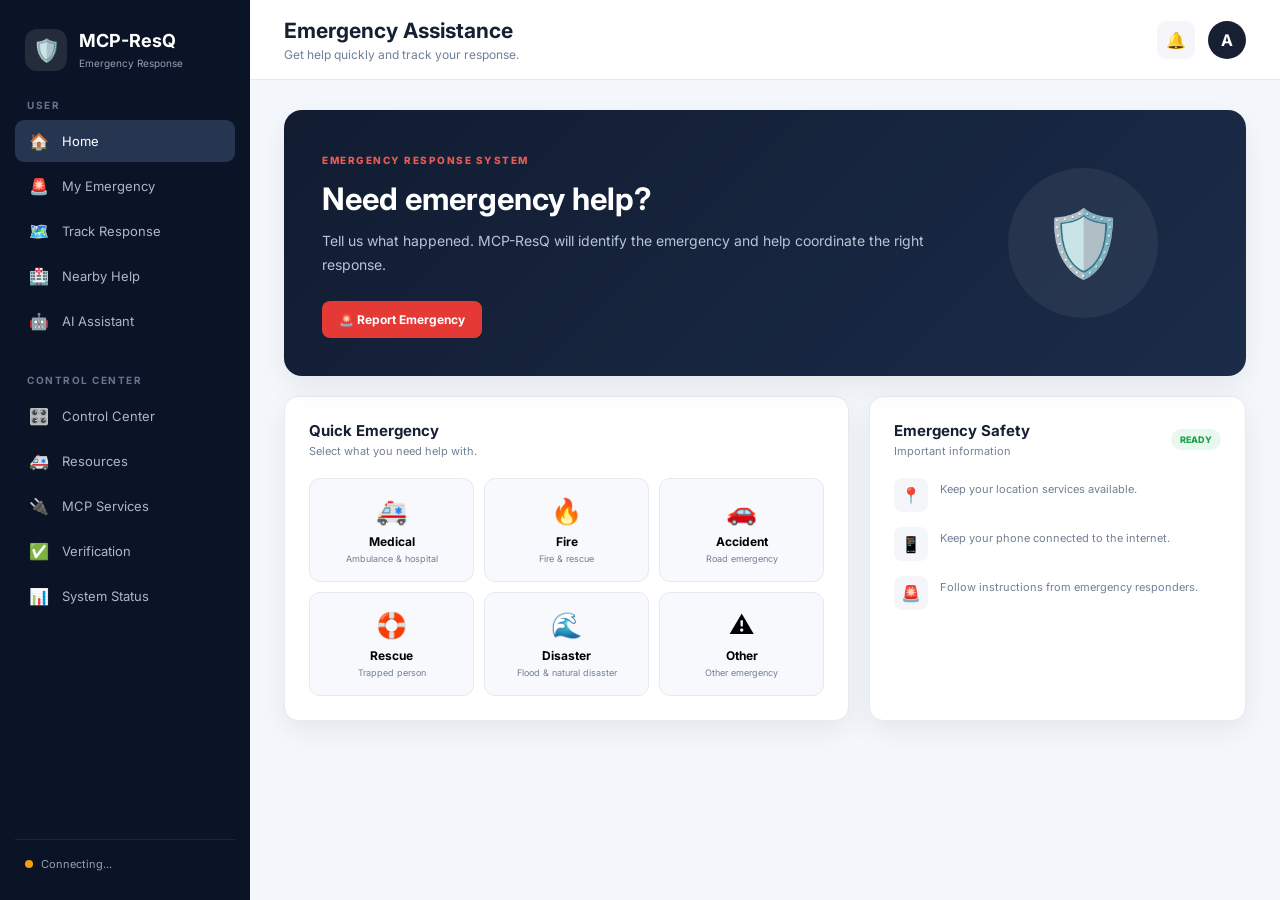
==== commit 234fb3e7: "Implement MCP-ResQ platform with FastAPI backend, MCP tools engine, Gemini 3.8 LLM integration, and " ====
--- a/index.html
+++ b/index.html
@@ -289,43 +289,76 @@
 
                         <div class="map-header">
                             <div>
-                                <h3>Response Map</h3>
+                                <h3>Response Map <small style="font-weight:400; color:var(--muted); font-size:11px;">(Click map to relocate victim)</small></h3>
                                 <p id="mapStatus">Waiting for emergency response</p>
                             </div>
 
-                            <span class="live-badge">
-                                <span></span> LIVE
-                            </span>
+                            <div class="map-header-actions" style="display:flex; gap:10px; align-items:center;">
+                                <span class="live-badge">
+                                    <span></span> LIVE
+                                </span>
+                            </div>
+                        </div>
+
+                        <div class="map-unit-selector" id="unitSelectorBar">
+                            <button class="unit-chip active" data-unit-id="AMB-101" data-type="ambulance" data-name="Ambulance A-12 (ALS)" data-dist="2.4" data-eta="7">🚑 Ambulance A-12</button>
+                            <button class="unit-chip" data-unit-id="FIRE-201" data-type="fire" data-name="Fire Tender F-04" data-dist="3.1" data-eta="9">🔥 Fire Tender F-04</button>
+                            <button class="unit-chip" data-unit-id="RES-301" data-type="rescue" data-name="Rescue Squad R-02" data-dist="1.8" data-eta="5">🛟 Rescue Squad R-02</button>
+                            <button class="unit-chip" data-unit-id="POL-101" data-type="police" data-name="Police Patrol P-101" data-dist="2.7" data-eta="6">🚔 Police Patrol P-101</button>
                         </div>
 
                         <div class="map" id="responseMap">
 
-                            <div class="road road-one"></div>
-                            <div class="road road-two"></div>
-                            <div class="road road-three"></div>
-                            <div class="road road-four"></div>
-
-                            <div class="map-marker user-marker" id="userMarker">
-                                📍
-                                <span>You</span>
-                            </div>
-
-                            <div class="map-marker response-marker" id="responseMarker">
-                                🚑
-                                <span>Help</span>
-                            </div>
-
-                            <div class="map-marker hospital-marker">
-                                🏥
-                                <span>Hospital</span>
+                            <!-- Google Maps JS Container (active when Google Maps API is initialized) -->
+                            <div id="googleMapCanvas" style="width:100%; height:100%; position:absolute; top:0; left:0; display:none; z-index:1;"></div>
+
+                            <!-- Simulated Interactive Google Map Layer -->
+                            <div class="map-simulation-layer" id="mapSimulationLayer">
+                                <svg class="map-route-svg" viewBox="0 0 100 100" preserveAspectRatio="none">
+                                    <path id="routePath" d="M 20 25 Q 45 40 70 70" stroke="#e53935" stroke-width="2.5" stroke-dasharray="3,2" fill="none" />
+                                </svg>
+
+                                <div class="road road-one"></div>
+                                <div class="road road-two"></div>
+                                <div class="road road-three"></div>
+                                <div class="road road-four"></div>
+
+                                <!-- Hazard Zone Overlay -->
+                                <div class="hazard-zone-radius" id="hazardZoneOverlay" style="left:70%; top:70%; display:none;"></div>
+
+                                <div class="map-marker user-marker" id="userMarker" style="left:70%; top:70%;">
+                                    <div class="user-pulse"></div>
+                                    📍
+                                    <span id="userMarkerLabel">Victim (You)</span>
+                                </div>
+
+                                <div class="map-marker response-marker" id="responseMarker" style="left:20%; top:25%; cursor:pointer;">
+                                    <div class="vehicle-icon" id="vehicleIcon">🚑</div>
+                                    <span id="vehicleLabel">Ambulance A-12</span>
+                                    <div class="marker-popover" id="vehiclePopover">
+                                        <strong id="popoverTitle">Ambulance A-12 (ALS)</strong><br>
+                                        <span id="popoverEquipment">Defibrillator • O2 • Ventilator</span>
+                                    </div>
+                                </div>
+
+                                <div class="map-marker hospital-marker" id="hospitalMarker" style="left:82%; top:20%; cursor:pointer;">
+                                    🏥
+                                    <span>City Trauma ER</span>
+                                    <div class="marker-popover" id="hospitalPopover">
+                                        <strong>City Emergency Hospital</strong><br>
+                                        <span>Level 1 Trauma • 14 ER Beds Free</span>
+                                    </div>
+                                </div>
                             </div>
 
                         </div>
 
                         <div class="map-controls">
-                            <button id="zoomIn">+</button>
-                            <button id="zoomOut">−</button>
-                            <button id="resetMap">⌾</button>
+                            <button id="toggleAnim" title="Pause / Resume Live Movement">⏸️</button>
+                            <button id="speedAnim" title="Simulation Speed">1x</button>
+                            <button id="toggleHazardBtn" title="Toggle Hazard Perimeter Overlay">⚠️</button>
+                            <button id="resetAnim" title="Reset Vehicle Route">🔄</button>
+                            <button id="gmapsToggleBtn" title="Google Maps Settings">🗺️</button>
                         </div>
 
                     </div>
--- a/style.css
+++ b/style.css
@@ -642,36 +642,96 @@
     transform: rotate(-25deg);
 }
 
+.map-simulation-layer {
+    position: absolute;
+    inset: 0;
+    width: 100%;
+    height: 100%;
+}
+
+.map-route-svg {
+    position: absolute;
+    inset: 0;
+    width: 100%;
+    height: 100%;
+    z-index: 2;
+    pointer-events: none;
+}
+
 .map-marker {
     position: absolute;
-    z-index: 3;
+    z-index: 5;
     font-size: 24px;
     text-align: center;
+    transform: translate(-50%, -50%);
+    transition: transform 0.2s ease;
 }
 
 .map-marker span {
     display: block;
     background: white;
-    padding: 4px 7px;
-    border-radius: 5px;
-    font-size: 8px;
+    padding: 4px 8px;
+    border-radius: 6px;
+    font-size: 9px;
     font-weight: 700;
-    box-shadow: 0 3px 10px rgba(0,0,0,.12);
+    box-shadow: 0 3px 12px rgba(0,0,0,.15);
+    white-space: nowrap;
+    margin-top: 2px;
 }
 
 .user-marker {
-    left: 52%;
-    top: 54%;
+    left: 70%;
+    top: 70%;
+}
+
+.user-pulse {
+    position: absolute;
+    top: 50%;
+    left: 50%;
+    width: 44px;
+    height: 44px;
+    margin-top: -22px;
+    margin-left: -22px;
+    border-radius: 50%;
+    background: rgba(229, 57, 53, 0.25);
+    border: 2px solid #e53935;
+    animation: pulseRing 2s infinite ease-out;
+    pointer-events: none;
+    z-index: -1;
+}
+
+@keyframes pulseRing {
+    0% {
+        transform: scale(0.5);
+        opacity: 1;
+    }
+    100% {
+        transform: scale(2.2);
+        opacity: 0;
+    }
 }
 
 .response-marker {
-    left: 27%;
-    top: 28%;
+    left: 20%;
+    top: 25%;
+    transition: left 0.3s linear, top 0.3s linear;
+    z-index: 6;
+}
+
+.response-marker .vehicle-icon {
+    font-size: 30px;
+    filter: drop-shadow(0 4px 8px rgba(229, 57, 53, 0.4));
+    animation: vehicleBounce 1.5s infinite ease-in-out;
+}
+
+@keyframes vehicleBounce {
+    0%, 100% { transform: translateY(0); }
+    50% { transform: translateY(-4px); }
 }
 
 .hospital-marker {
-    left: 72%;
-    top: 68%;
+    left: 82%;
+    top: 20%;
 }
 
 .map-controls {
@@ -680,16 +740,106 @@
     bottom: 15px;
     display: flex;
     flex-direction: column;
-    gap: 5px;
+    gap: 6px;
+    z-index: 10;
 }
 
 .map-controls button {
-    width: 32px;
-    height: 32px;
+    width: 36px;
+    height: 36px;
     background: white;
-    border-radius: 7px;
-    box-shadow: 0 3px 10px rgba(0,0,0,.1);
-    font-size: 17px;
+    border: 1px solid var(--border);
+    border-radius: 8px;
+    box-shadow: 0 4px 12px rgba(0,0,0,.12);
+    font-size: 14px;
+    cursor: pointer;
+    display: flex;
+    align-items: center;
+    justify-content: center;
+    transition: all 0.2s ease;
+}
+
+.map-controls button:hover {
+    background: #f8fafc;
+    border-color: #cbd5e1;
+    transform: scale(1.06);
+}
+
+.unit-chip {
+    background: white;
+    border: 1px solid var(--border);
+    padding: 6px 12px;
+    border-radius: 20px;
+    font-size: 11px;
+    font-weight: 600;
+    cursor: pointer;
+    white-space: nowrap;
+    transition: all 0.2s ease;
+    box-shadow: 0 2px 5px rgba(0,0,0,.04);
+}
+
+.unit-chip:hover {
+    background: #f1f5f9;
+    border-color: #cbd5e1;
+}
+
+.unit-chip.active {
+    background: #e53935;
+    color: white;
+    border-color: #d32f2f;
+    box-shadow: 0 3px 10px rgba(229, 57, 53, 0.3);
+}
+
+.hazard-zone-radius {
+    position: absolute;
+    width: 140px;
+    height: 140px;
+    border-radius: 50%;
+    background: rgba(229, 57, 53, 0.15);
+    border: 2px dashed rgba(229, 57, 53, 0.6);
+    pointer-events: none;
+    transform: translate(-50%, -50%);
+    z-index: 3;
+    animation: pulseHazard 3s infinite ease-in-out;
+}
+
+@keyframes pulseHazard {
+    0%, 100% { opacity: 0.4; transform: translate(-50%, -50%) scale(1); }
+    50% { opacity: 0.8; transform: translate(-50%, -50%) scale(1.15); }
+}
+
+.marker-popover {
+    position: absolute;
+    bottom: 115%;
+    left: 50%;
+    transform: translateX(-50%);
+    background: #0f172a;
+    color: white;
+    padding: 10px 14px;
+    border-radius: 10px;
+    font-size: 11px;
+    white-space: nowrap;
+    box-shadow: 0 10px 25px rgba(0,0,0,0.3);
+    z-index: 20;
+    pointer-events: none;
+    display: none;
+}
+
+.marker-popover:after {
+    content: "";
+    position: absolute;
+    top: 100%;
+    left: 50%;
+    margin-left: -6px;
+    border-width: 6px;
+    border-style: solid;
+    border-color: #0f172a transparent transparent transparent;
+}
+
+.map-controls button.layer-active {
+    background: #3b82f6;
+    color: white;
+    border-color: #2563eb;
 }
 
 .response-card {
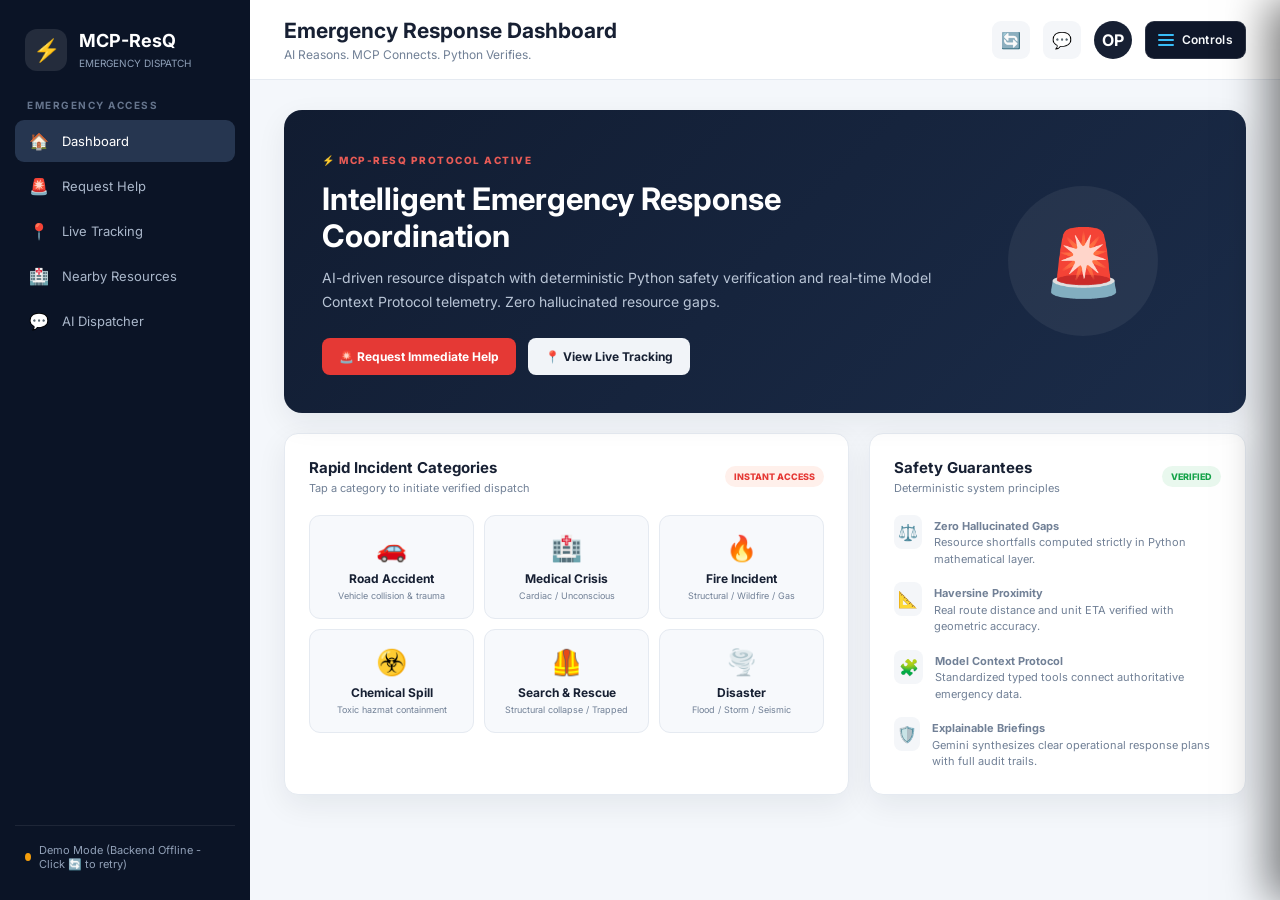
==== commit 07026ee6: "Improved and well-iterated update" ====
--- a/index.html
+++ b/index.html
@@ -3,319 +3,303 @@
 <head>
     <meta charset="UTF-8">
     <meta name="viewport" content="width=device-width, initial-scale=1.0">
-    <title>MCP-ResQ</title>
+    <title>MCP-ResQ — Emergency Resource Coordination Platform</title>
     <link rel="preconnect" href="https://fonts.googleapis.com">
     <link rel="preconnect" href="https://fonts.gstatic.com" crossorigin>
     <link href="https://fonts.googleapis.com/css2?family=Inter:wght@400;500;600;700;800&display=swap" rel="stylesheet">
     <link rel="stylesheet" href="style.css">
 </head>
 <body>
-
-<div class="app">
-
-    <aside class="sidebar">
-        <div class="brand">
-            <div class="brand-icon">🛡️</div>
-            <div>
-                <h2>MCP-ResQ</h2>
-                <span>Emergency Response</span>
+    <div class="app">
+        <!-- Sidebar Navigation -->
+        <aside class="sidebar">
+            <div class="brand">
+                <div class="brand-icon">⚡</div>
+                <div>
+                    <h2>MCP-ResQ</h2>
+                    <span>EMERGENCY DISPATCH</span>
+                </div>
             </div>
-        </div>
-
-        <div class="nav-section">
-            <p>USER</p>
-            <button class="nav-item active" data-page="home">
-                <span>🏠</span>
-                <span>Home</span>
-            </button>
-
-            <button class="nav-item" data-page="emergency">
-                <span>🚨</span>
-                <span>My Emergency</span>
-            </button>
-
-            <button class="nav-item" data-page="tracking">
-                <span>🗺️</span>
-                <span>Track Response</span>
-            </button>
-
-            <button class="nav-item" data-page="nearby">
-                <span>🏥</span>
-                <span>Nearby Help</span>
-            </button>
-
-            <button class="nav-item" data-page="assistant">
-                <span>🤖</span>
-                <span>AI Assistant</span>
-            </button>
-        </div>
-
-        <div class="nav-section control-section">
-            <p>CONTROL CENTER</p>
-
-            <button class="nav-item" data-page="control">
-                <span>🎛️</span>
-                <span>Control Center</span>
-            </button>
-
-            <button class="nav-item" data-page="resources">
-                <span>🚑</span>
-                <span>Resources</span>
-            </button>
-
-            <button class="nav-item" data-page="mcp">
-                <span>🔌</span>
-                <span>MCP Services</span>
-            </button>
-
-            <button class="nav-item" data-page="verification">
-                <span>✅</span>
-                <span>Verification</span>
-            </button>
-
-            <button class="nav-item" data-page="system">
-                <span>📊</span>
-                <span>System Status</span>
-            </button>
-        </div>
-
-        <div class="sidebar-bottom">
-            <div class="connection">
-                <span class="connection-dot" id="connectionDot"></span>
-                <span id="connectionText">Connecting...</span>
+
+            <div class="nav-section">
+                <p>EMERGENCY ACCESS</p>
+                <button class="nav-item active" data-page="page-home" onclick="switchPage('page-home')">
+                    <span>🏠</span>
+                    <span>Dashboard</span>
+                </button>
+                <button class="nav-item" data-page="page-emergency" onclick="switchPage('page-emergency')">
+                    <span>🚨</span>
+                    <span>Request Help</span>
+                </button>
+                <button class="nav-item" data-page="page-tracking" onclick="switchPage('page-tracking')">
+                    <span>📍</span>
+                    <span>Live Tracking</span>
+                </button>
+                <button class="nav-item" data-page="page-nearby" onclick="switchPage('page-nearby')">
+                    <span>🏥</span>
+                    <span>Nearby Resources</span>
+                </button>
+                <button class="nav-item" data-page="page-chat" onclick="switchPage('page-chat')">
+                    <span>💬</span>
+                    <span>AI Dispatcher</span>
+                </button>
             </div>
-        </div>
-    </aside>
-
-    <main class="main">
-
-        <header class="topbar">
-            <div>
-                <h1 id="pageTitle">Emergency Assistance</h1>
-                <p id="pageSubtitle">Get help quickly and track your response.</p>
+
+            <div class="sidebar-bottom">
+                <div class="connection" onclick="refreshAllData()" style="cursor: pointer;" title="Click to test / reconnect backend">
+                    <span class="connection-dot" id="backend-status-indicator"></span>
+                    <span id="backend-status-text">Backend Connected</span>
+                </div>
             </div>
 
-            <div class="top-actions">
-                <button class="icon-button" id="notificationButton">🔔</button>
-                <div class="profile">A</div>
-            </div>
-        </header>
-
-        <div class="content">
-
-            <section class="page active" id="home">
-
-                <div class="hero">
-                    <div class="hero-content">
-                        <span class="hero-label">EMERGENCY RESPONSE SYSTEM</span>
-                        <h2>Need emergency help?</h2>
-                        <p>Tell us what happened. MCP-ResQ will identify the emergency and help coordinate the right response.</p>
-                        <button class="primary-button" data-page-target="emergency">
-                            🚨 Report Emergency
-                        </button>
-                    </div>
-                    <div class="hero-icon">🛡️</div>
-                </div>
-
-                <div class="home-grid">
-
-                    <div class="card emergency-card">
-                        <div class="card-header">
-                            <div>
-                                <h3>Quick Emergency</h3>
-                                <p>Select what you need help with.</p>
-                            </div>
-                        </div>
-
-                        <div class="emergency-types">
-                            <button class="emergency-type" data-type="medical">
-                                <span>🚑</span>
-                                <strong>Medical</strong>
-                                <small>Ambulance & hospital</small>
+        </aside>
+
+        <!-- Main Workspace -->
+        <main class="main">
+            <!-- Topbar Header -->
+            <header class="topbar">
+                <div>
+                    <h1 id="topbar-title">Emergency Response Dashboard</h1>
+                    <p id="topbar-subtitle">AI Reasons. MCP Connects. Python Verifies.</p>
+                </div>
+                <div class="top-actions">
+                    <button class="icon-button" title="Refresh Telemetry" onclick="refreshAllData()">🔄</button>
+                    <button class="icon-button" title="Emergency AI Dispatcher" onclick="switchPage('page-chat')">💬</button>
+                    <div class="profile" title="Operator Active">OP</div>
+                    <button class="sandwich-btn" id="operator-sandwich-btn" onclick="toggleOperatorDrawer()" title="Operator & System Controls (☰)" aria-label="Toggle Operator Controls">
+                        <span class="sandwich-lines">
+                            <span></span>
+                            <span></span>
+                            <span></span>
+                        </span>
+                        <span class="sandwich-label">Controls</span>
+                    </button>
+                </div>
+            </header>
+
+            <div class="content">
+                <!-- PAGE 1: HOME / DASHBOARD -->
+                <section id="page-home" class="page active">
+                    <div class="hero">
+                        <div class="hero-content">
+                            <span class="hero-label">⚡ MCP-RESQ PROTOCOL ACTIVE</span>
+                            <h2>Intelligent Emergency Response Coordination</h2>
+                            <p>AI-driven resource dispatch with deterministic Python safety verification and real-time Model Context Protocol telemetry. Zero hallucinated resource gaps.</p>
+                            <div style="display: flex; gap: 12px; flex-wrap: wrap;">
+                                <button class="primary-button" onclick="switchPage('page-emergency')">🚨 Request Immediate Help</button>
+                                <button class="secondary-button" onclick="switchPage('page-tracking')">📍 View Live Tracking</button>
+                            </div>
+                        </div>
+                        <div class="hero-icon">🚨</div>
+                    </div>
+
+                    <div class="home-grid">
+                        <!-- Emergency Categories Card -->
+                        <div class="card emergency-card">
+                            <div class="card-header">
+                                <div>
+                                    <h3>Rapid Incident Categories</h3>
+                                    <p>Tap a category to initiate verified dispatch</p>
+                                </div>
+                                <span class="status-badge responding">INSTANT ACCESS</span>
+                            </div>
+
+                            <div class="emergency-types">
+                                <div class="emergency-type" onclick="quickReport('accident')">
+                                    <span>🚗</span>
+                                    <strong>Road Accident</strong>
+                                    <small>Vehicle collision & trauma</small>
+                                </div>
+                                <div class="emergency-type" onclick="quickReport('medical')">
+                                    <span>🏥</span>
+                                    <strong>Medical Crisis</strong>
+                                    <small>Cardiac / Unconscious</small>
+                                </div>
+                                <div class="emergency-type" onclick="quickReport('fire')">
+                                    <span>🔥</span>
+                                    <strong>Fire Incident</strong>
+                                    <small>Structural / Wildfire / Gas</small>
+                                </div>
+                                <div class="emergency-type" onclick="quickReport('chemical')">
+                                    <span>☣️</span>
+                                    <strong>Chemical Spill</strong>
+                                    <small>Toxic hazmat containment</small>
+                                </div>
+                                <div class="emergency-type" onclick="quickReport('rescue')">
+                                    <span>🦺</span>
+                                    <strong>Search & Rescue</strong>
+                                    <small>Structural collapse / Trapped</small>
+                                </div>
+                                <div class="emergency-type" onclick="quickReport('disaster')">
+                                    <span>🌪️</span>
+                                    <strong>Disaster</strong>
+                                    <small>Flood / Storm / Seismic</small>
+                                </div>
+                            </div>
+                        </div>
+
+                        <!-- Verification Directives Card -->
+                        <div class="card safety-card">
+                            <div class="card-header">
+                                <div>
+                                    <h3>Safety Guarantees</h3>
+                                    <p>Deterministic system principles</p>
+                                </div>
+                                <span class="status-badge safe">VERIFIED</span>
+                            </div>
+
+                            <div class="safety-list">
+                                <div>
+                                    <span>⚖️</span>
+                                    <p><strong>Zero Hallucinated Gaps</strong><br>Resource shortfalls computed strictly in Python mathematical layer.</p>
+                                </div>
+                                <div>
+                                    <span>📐</span>
+                                    <p><strong>Haversine Proximity</strong><br>Real route distance and unit ETA verified with geometric accuracy.</p>
+                                </div>
+                                <div>
+                                    <span>🧩</span>
+                                    <p><strong>Model Context Protocol</strong><br>Standardized typed tools connect authoritative emergency data.</p>
+                                </div>
+                                <div>
+                                    <span>🛡️</span>
+                                    <p><strong>Explainable Briefings</strong><br>Gemini synthesizes clear operational response plans with full audit trails.</p>
+                                </div>
+                            </div>
+                        </div>
+                    </div>
+                </section>
+
+                <!-- PAGE 2: REQUEST EMERGENCY HELP -->
+                <section id="page-emergency" class="page">
+                    <div class="section-heading">
+                        <div>
+                            <h2>Report Emergency Incident</h2>
+                            <p>Submit emergency details for automated AI extraction, MCP tool query, and verified unit dispatch.</p>
+                        </div>
+                    </div>
+
+                    <div class="emergency-layout">
+                        <!-- Incident Submission Form -->
+                        <div class="card report-card">
+                            <form id="emergency-form" onsubmit="handleEmergencySubmit(event)">
+                                <label for="emg-description">Describe the Incident</label>
+                                <textarea id="emg-description" placeholder="Describe the situation in detail: location details, injuries, number of people involved, hazard signs..." required>There has been a road accident at MG Road intersection with two individuals injured.</textarea>
+
+                                <div class="suggestions">
+                                    <button type="button" onclick="fillSample('chemical')">☣️ Chemical Spill at Lab</button>
+                                    <button type="button" onclick="fillSample('accident')">🚗 Multi-vehicle collision</button>
+                                    <button type="button" onclick="fillSample('medical')">🏥 Severe cardiac crisis</button>
+                                    <button type="button" onclick="fillSample('fire')">🔥 Electrical fire 3rd floor</button>
+                                </div>
+
+                                <div class="location-box">
+                                    <div class="location-icon">📍</div>
+                                    <div>
+                                        <strong>Incident Location (GPS)</strong>
+                                        <p id="loc-status-msg">Default sector: Central Bengaluru (12.9716, 77.5946)</p>
+                                    </div>
+                                    <button type="button" class="secondary-button" onclick="detectLocation()">📍 Detect GPS</button>
+                                </div>
+
+                                <div style="display: flex; gap: 12px; margin-top: 14px;">
+                                    <input type="number" step="any" id="emg-lat" value="12.9716" style="flex: 1; padding: 12px; border: 1px solid var(--border); border-radius: 8px;" placeholder="Latitude" required>
+                                    <input type="number" step="any" id="emg-lng" value="77.5946" style="flex: 1; padding: 12px; border: 1px solid var(--border); border-radius: 8px;" placeholder="Longitude" required>
+                                </div>
+
+                                <button type="submit" class="primary-button large" id="btn-submit-emergency">
+                                    🚨 Detect, Verify & Coordinate Help
+                                </button>
+                            </form>
+                        </div>
+
+                        <!-- Live Analysis & Telemetry Results -->
+                        <div class="card detection-card">
+                            <div class="card-header">
+                                <h3>Live Telemetry & Analysis</h3>
+                                <span class="status-badge safe" id="det-emg-verified">READY</span>
+                            </div>
+
+                            <div class="analysis-item">
+                                <span>Incident ID</span>
+                                <strong id="det-emg-id">EMG-1001</strong>
+                            </div>
+                            <div class="analysis-item">
+                                <span>Incident Category</span>
+                                <strong id="det-emg-type">ROAD ACCIDENT</strong>
+                            </div>
+                            <div class="analysis-item">
+                                <span>Priority Level</span>
+                                <strong id="det-emg-priority">HIGH</strong>
+                            </div>
+                            <div class="analysis-item">
+                                <span>Assigned Fleet Unit</span>
+                                <strong id="det-assigned-unit">Ambulance A-12 (Dispatched)</strong>
+                            </div>
+                            <div class="analysis-item">
+                                <span>Designated Facility</span>
+                                <strong id="det-hospital">City Emergency Hospital</strong>
+                            </div>
+                            <div class="analysis-item">
+                                <span>Calculated ETA</span>
+                                <strong id="det-emg-eta">6-7 minutes</strong>
+                            </div>
+
+                            <button type="button" class="primary-button" style="width: 100%; margin-top: 18px;" onclick="switchPage('page-tracking')">
+                                📍 Track Responder Live
                             </button>
-
-                            <button class="emergency-type" data-type="fire">
-                                <span>🔥</span>
-                                <strong>Fire</strong>
-                                <small>Fire & rescue</small>
-                            </button>
-
-                            <button class="emergency-type" data-type="accident">
-                                <span>🚗</span>
-                                <strong>Accident</strong>
-                                <small>Road emergency</small>
-                            </button>
-
-                            <button class="emergency-type" data-type="rescue">
-                                <span>🛟</span>
-                                <strong>Rescue</strong>
-                                <small>Trapped person</small>
-                            </button>
-
-                            <button class="emergency-type" data-type="disaster">
-                                <span>🌊</span>
-                                <strong>Disaster</strong>
-                                <small>Flood & natural disaster</small>
-                            </button>
-
-                            <button class="emergency-type" data-type="other">
-                                <span>⚠️</span>
-                                <strong>Other</strong>
-                                <small>Other emergency</small>
-                            </button>
-                        </div>
-                    </div>
-
-                    <div class="card safety-card">
-                        <div class="card-header">
-                            <div>
-                                <h3>Emergency Safety</h3>
-                                <p>Important information</p>
-                            </div>
-                            <span class="status-badge safe">READY</span>
-                        </div>
-
-                        <div class="safety-list">
-                            <div>
-                                <span>📍</span>
-                                <p>Keep your location services available.</p>
-                            </div>
-                            <div>
-                                <span>📱</span>
-                                <p>Keep your phone connected to the internet.</p>
-                            </div>
-                            <div>
-                                <span>🚨</span>
-                                <p>Follow instructions from emergency responders.</p>
-                            </div>
-                        </div>
-                    </div>
-
-                </div>
-
-            </section>
-
-            <section class="page" id="emergency">
-
-                <div class="section-heading">
-                    <div>
-                        <span class="eyebrow">STEP 1</span>
-                        <h2>Report an Emergency</h2>
-                        <p>Describe the situation so the system can identify the required response.</p>
-                    </div>
-                </div>
-
-                <div class="emergency-layout">
-
-                    <div class="card report-card">
-
-                        <label>What happened?</label>
-
-                        <textarea id="emergencyDescription" placeholder="Example: There has been a road accident and two people are injured..."></textarea>
-
-                        <div class="suggestions">
-                            <button data-suggestion="There has been a road accident and people are injured.">🚗 Accident</button>
-                            <button data-suggestion="There is a fire in a building and people may be trapped.">🔥 Fire</button>
-                            <button data-suggestion="Someone needs urgent medical assistance.">🚑 Medical</button>
-                            <button data-suggestion="A person is trapped and needs rescue assistance.">🛟 Rescue</button>
-                        </div>
-
-                        <div class="location-box">
-                            <div class="location-icon">📍</div>
-                            <div>
-                                <strong>Your Emergency Location</strong>
-                                <p id="locationText">Location not detected</p>
-                            </div>
-                            <button class="secondary-button" id="locationButton">Use Location</button>
-                        </div>
-
-                        <button class="primary-button large" id="detectEmergency">
-                            🚨 Detect & Request Help
-                        </button>
-
-                    </div>
-
-                    <div class="card detection-card">
-
-                        <div class="card-header">
-                            <div>
-                                <h3>Emergency Analysis</h3>
-                                <p>System response</p>
-                            </div>
-                            <span class="status-badge" id="emergencyStatus">WAITING</span>
-                        </div>
-
-                        <div class="analysis-item">
-                            <span>Emergency Type</span>
-                            <strong id="detectedType">Not detected</strong>
-                        </div>
-
-                        <div class="analysis-item">
-                            <span>Priority</span>
-                            <strong id="detectedPriority">Waiting</strong>
-                        </div>
-
-                        <div class="analysis-item">
-                            <span>Location</span>
-                            <strong id="detectedLocation">Waiting</strong>
-                        </div>
-
-                        <div class="analysis-item">
-                            <span>Emergency ID</span>
-                            <strong id="emergencyId">Not created</strong>
-                        </div>
-
-                    </div>
-
-                </div>
-
-            </section>
-
-            <section class="page" id="tracking">
-
-                <div class="section-heading">
-                    <div>
-                        <span class="eyebrow">LIVE RESPONSE</span>
-                        <h2>Track Your Response</h2>
-                        <p>See where help is coming from and how far away it is.</p>
-                    </div>
-
-                    <button class="secondary-button" id="refreshTracking">↻ Refresh</button>
-                </div>
-
-                <div class="tracking-grid">
-
-                    <div class="card map-card">
-
-                        <div class="map-header">
-                            <div>
-                                <h3>Response Map <small style="font-weight:400; color:var(--muted); font-size:11px;">(Click map to relocate victim)</small></h3>
-                                <p id="mapStatus">Waiting for emergency response</p>
-                            </div>
-
-                            <div class="map-header-actions" style="display:flex; gap:10px; align-items:center;">
-                                <span class="live-badge">
-                                    <span></span> LIVE
-                                </span>
-                            </div>
-                        </div>
-
-                        <div class="map-unit-selector" id="unitSelectorBar">
-                            <button class="unit-chip active" data-unit-id="AMB-101" data-type="ambulance" data-name="Ambulance A-12 (ALS)" data-dist="2.4" data-eta="7">🚑 Ambulance A-12</button>
-                            <button class="unit-chip" data-unit-id="FIRE-201" data-type="fire" data-name="Fire Tender F-04" data-dist="3.1" data-eta="9">🔥 Fire Tender F-04</button>
-                            <button class="unit-chip" data-unit-id="RES-301" data-type="rescue" data-name="Rescue Squad R-02" data-dist="1.8" data-eta="5">🛟 Rescue Squad R-02</button>
-                            <button class="unit-chip" data-unit-id="POL-101" data-type="police" data-name="Police Patrol P-101" data-dist="2.7" data-eta="6">🚔 Police Patrol P-101</button>
-                        </div>
-
-                        <div class="map" id="responseMap">
-
-                            <!-- Google Maps JS Container (active when Google Maps API is initialized) -->
-                            <div id="googleMapCanvas" style="width:100%; height:100%; position:absolute; top:0; left:0; display:none; z-index:1;"></div>
-
-                            <!-- Simulated Interactive Google Map Layer -->
-                            <div class="map-simulation-layer" id="mapSimulationLayer">
-                                <svg class="map-route-svg" viewBox="0 0 100 100" preserveAspectRatio="none">
-                                    <path id="routePath" d="M 20 25 Q 45 40 70 70" stroke="#e53935" stroke-width="2.5" stroke-dasharray="3,2" fill="none" />
+                        </div>
+                    </div>
+                </section>
+
+                <!-- PAGE 3: REAL-TIME RESPONSE TRACKING -->
+                <section id="page-tracking" class="page">
+                    <div class="section-heading">
+                        <div>
+                            <h2>Real-Time Response Tracking</h2>
+                            <p>Live responder movement, verified distance telemetry, and dynamic arrival progression.</p>
+                        </div>
+                    </div>
+
+                    <div class="tracking-grid">
+                        <!-- Tactical Map Canvas -->
+                        <div class="card map-card">
+                            <div class="map-header">
+                                <div>
+                                    <h3 id="tracking-map-title">🗺️ Live Google Maps Telemetry</h3>
+                                    <p>Bengaluru Emergency Response Zone · Sector A</p>
+                                </div>
+                                <div style="display: flex; gap: 8px; align-items: center;">
+                                    <div class="live-badge" id="live-source-badge" style="background: rgba(245, 158, 11, 0.2); color: #fbbf24; border: 1px solid rgba(245, 158, 11, 0.4);">
+                                        <span></span> 🎮 DEMO SIMULATION
+                                    </div>
+                                    <div class="live-badge" id="live-stream-badge" style="background: rgba(56, 189, 248, 0.2); color: #38bdf8; border: 1px solid rgba(56, 189, 248, 0.4);">
+                                        <span></span> HTTP POLLING (1.5s)
+                                    </div>
+                                </div>
+                            </div>
+
+                            <!-- Map Filters & Traffic Overlay -->
+                            <div class="map-filter-bar">
+                                <button class="map-chip active" id="chip-gmaps-toggle" onclick="toggleTrackingMapView('google')">🗺️ Google Maps (Live)</button>
+                                <button class="map-chip" id="chip-tactical-toggle" onclick="toggleTrackingMapView('tactical')">🎮 Tactical Grid</button>
+                                <span style="display: inline-block; width: 1px; height: 18px; background: var(--border, #334155); margin: 0 4px; vertical-align: middle;"></span>
+                                <button class="map-chip active" id="chip-incident" onclick="toggleMapLayer('incident', this)">📍 Incident</button>
+                                <button class="map-chip active" id="chip-unit" onclick="toggleMapLayer('unit', this)">🚑 Responder</button>
+                                <button class="map-chip active" id="chip-hospital" onclick="toggleMapLayer('hospital', this)">🏥 Hospital</button>
+                                <button class="map-chip active" id="chip-safe" onclick="toggleMapLayer('safe', this)">🛡️ Safe Zone</button>
+                                <button class="map-chip" onclick="centerMapOn('incident')">🎯 Center Incident</button>
+                                <button class="map-chip" onclick="centerMapOn('unit')">🎯 Center Unit</button>
+                                <div class="traffic-badge smooth" id="map-traffic-tag">🚦 Traffic: Moderate (Google Routes)</div>
+                            </div>
+
+                            <div class="map" id="map-canvas" style="position: relative; overflow: hidden;">
+                                <div id="civilian-google-map" style="position: absolute; inset: 0; width: 100%; height: 100%; z-index: 12;"></div>
+                                <div id="map-fallback-tag" style="display: none; position: absolute; top: 10px; right: 10px; z-index: 15; background: rgba(245, 158, 11, 0.2); border: 1px solid rgba(245, 158, 11, 0.4); color: #fbbf24; padding: 4px 8px; border-radius: 4px; font-size: 10px; font-weight: 700; font-family: monospace;">🎮 DEMO / FALLBACK ROUTE</div>
+
+                                <!-- Tactical Approaching Route SVG Layer -->
+                                <svg id="tactical-route-svg" style="position: absolute; inset: 0; width: 100%; height: 100%; pointer-events: none; z-index: 2;">
+                                    <line id="tactical-route-line" x1="25%" y1="25%" x2="55%" y2="55%" stroke="#38bdf8" stroke-width="5" stroke-linecap="round" stroke-dasharray="8 6" opacity="0.95" />
                                 </svg>
 
                                 <div class="road road-one"></div>
@@ -323,453 +307,615 @@
                                 <div class="road road-three"></div>
                                 <div class="road road-four"></div>
 
-                                <!-- Hazard Zone Overlay -->
-                                <div class="hazard-zone-radius" id="hazardZoneOverlay" style="left:70%; top:70%; display:none;"></div>
-
-                                <div class="map-marker user-marker" id="userMarker" style="left:70%; top:70%;">
-                                    <div class="user-pulse"></div>
+                                <div class="map-marker user-marker" id="map-incident-marker">
                                     📍
-                                    <span id="userMarkerLabel">Victim (You)</span>
-                                </div>
-
-                                <div class="map-marker response-marker" id="responseMarker" style="left:20%; top:25%; cursor:pointer;">
-                                    <div class="vehicle-icon" id="vehicleIcon">🚑</div>
-                                    <span id="vehicleLabel">Ambulance A-12</span>
-                                    <div class="marker-popover" id="vehiclePopover">
-                                        <strong id="popoverTitle">Ambulance A-12 (ALS)</strong><br>
-                                        <span id="popoverEquipment">Defibrillator • O2 • Ventilator</span>
+                                    <span id="map-incident-label">INCIDENT (12.9716, 77.5946)</span>
+                                </div>
+                                <div class="map-marker response-marker" id="map-unit-marker">
+                                    🚑
+                                    <span id="map-unit-label">AMBULANCE A-12</span>
+                                </div>
+                                <div class="map-marker hospital-marker" id="map-hospital-marker">
+                                    🏥
+                                    <span>CITY HOSPITAL</span>
+                                </div>
+                                <div class="map-marker" id="map-safe-marker" style="position: absolute; left: 74%; top: 22%; background: #059669; color: #fff; padding: 4px 8px; border-radius: 6px; font-size: 10px; font-weight: 700; z-index: 10; box-shadow: 0 2px 6px rgba(0,0,0,0.3);">
+                                    🛡️
+                                    <span>SAFE ZONE (Arena)</span>
+                                </div>
+
+                                <div class="map-controls">
+                                    <button onclick="zoomMap(1)">+</button>
+                                    <button onclick="zoomMap(-1)">−</button>
+                                </div>
+                            </div>
+                        </div>
+
+                        <!-- Telemetry Metrics Card -->
+                        <div class="card response-card">
+                            <div class="response-header">
+                                <div class="response-icon" id="track-unit-icon">🚑</div>
+                                <div>
+                                    <span class="status-badge responding" id="track-status-pill">EN ROUTE</span>
+                                    <h3 id="track-unit-name">Ambulance A-12</h3>
+                                </div>
+                            </div>
+
+                            <div class="distance-display">
+                                <strong id="track-distance">Calculating...</strong>
+                                <span id="track-distance-unit"> km away</span>
+                            </div>
+
+                            <div class="eta-box">
+                                <span>Estimated Arrival</span>
+                                <strong id="track-eta">Calculating...</strong>
+                            </div>
+
+                            <div id="arrival-scene-banner" style="display:none; margin-top:14px; background: rgba(16,185,129,0.2); border: 1px solid #10b981; color: #34d399; padding: 10px; border-radius: 6px; font-weight: 700; font-size: 13px; text-align: center;">
+                                ✅ Responder Unit Has Arrived On Scene
+                            </div>
+
+                            <div class="progress-container">
+                                <div class="progress-label">
+                                    <span>Route Completion</span>
+                                    <strong id="track-progress-num">0%</strong>
+                                </div>
+                                <div class="progress">
+                                    <div id="track-progress-bar" style="width: 0%;"></div>
+                                </div>
+                            </div>
+
+                            <div class="response-details">
+                                <div>
+                                    <span>Incident Reference</span>
+                                    <strong id="track-emg-id">EMG-1001</strong>
+                                </div>
+                                <div>
+                                    <span>Telemetry Status</span>
+                                    <strong id="track-data-status" style="color: var(--blue);">SIMULATED LIVE TRACKING</strong>
+                                </div>
+                                <div>
+                                    <span>Travel Speed</span>
+                                    <strong id="track-speed">Calculating...</strong>
+                                </div>
+                                <div>
+                                    <span>Traffic Condition</span>
+                                    <strong id="track-traffic">Analyzing (Google Routes)...</strong>
+                                </div>
+                                <div>
+                                    <span>Departed From</span>
+                                    <strong id="track-from">MG Road Station</strong>
+                                </div>
+                                <div>
+                                    <span>Destination</span>
+                                    <strong id="track-destination">Incident Location (12.9716, 77.5946)</strong>
+                                </div>
+                                <div>
+                                    <span>Last Telemetry Update</span>
+                                    <strong id="track-updated">Just now</strong>
+                                </div>
+                            </div>
+
+                            <div style="display: flex; gap: 10px; margin-top: 18px;">
+                                <button class="secondary-button" style="flex: 1;" id="btn-toggle-ws" onclick="toggleLiveWebSocketTracking()">📡 Live WebSocket Stream</button>
+                                <button class="primary-button" style="flex: 1;" onclick="switchPage('page-chat')">💬 Dispatch AI</button>
+                            </div>
+                        </div>
+                    </div>
+                </section>
+
+                <!-- PAGE 4: NEARBY RESOURCES -->
+                <section id="page-nearby" class="page">
+                    <div class="section-heading">
+                        <div>
+                            <h2>Nearby Emergency Resources & Hospitals</h2>
+                            <p>Verified medical facilities, emergency units, and containment safe zones identified via MCP.</p>
+                        </div>
+                    </div>
+
+                    <div class="filter-row">
+                        <button class="filter-button active" onclick="filterNearby('all', this)">All Resources</button>
+                        <button class="filter-button" onclick="filterNearby('hospital', this)">Hospitals</button>
+                        <button class="filter-button" onclick="filterNearby('fire', this)">Fire Stations</button>
+                        <button class="filter-button" onclick="filterNearby('rescue', this)">Rescue Units</button>
+                    </div>
+
+                    <div class="nearby-grid" id="nearby-results-grid">
+                        <!-- Populated dynamically via fetchNearbyHelp() -->
+                        <div class="nearby-card">
+                            <div class="nearby-icon">🏥</div>
+                            <div class="nearby-info">
+                                <h3>City Emergency Hospital</h3>
+                                <p>Central Bengaluru · 3.2 km away (~8 mins)</p>
+                                <div class="nearby-meta">
+                                    <span>Beds: 12 Available</span>
+                                    <span>ICU: Yes</span>
+                                    <span>Trauma: Level 1</span>
+                                </div>
+                            </div>
+                            <div class="nearby-actions">
+                                <button class="small-button primary" onclick="sendQuickPrompt('Check capacity of City Emergency Hospital')">Inquire</button>
+                            </div>
+                        </div>
+                    </div>
+                </section>
+
+                <!-- PAGE 5: AI DISPATCH ASSISTANT -->
+                <section id="page-chat" class="page">
+                    <div class="section-heading">
+                        <div>
+                            <h2>MCP-ResQ AI Dispatch Assistant</h2>
+                            <p>Ask real-time questions. Responses are reasoned over verified MCP tool context using Gemini.</p>
+                        </div>
+                    </div>
+
+                    <div class="chat-container card">
+                        <div class="chat-header">
+                            <div class="assistant-avatar">🤖</div>
+                            <div>
+                                <h3>ResQ AI Dispatch Assistant</h3>
+                                <span>Connected to Model Context Protocol Servers</span>
+                            </div>
+                            <span class="status-badge ai-status">REASONING ONLINE</span>
+                        </div>
+
+                        <div class="chat-messages" id="chat-messages">
+                            <div class="chat-message">
+                                <div class="message-avatar">🤖</div>
+                                <div class="message-content">
+                                    <p>Hello! I am your MCP-ResQ emergency decision-support assistant. I have live access to verified resource telemetry, nearby hospital readiness, and deterministic verification. How can I assist you right now?</p>
+                                </div>
+                            </div>
+                        </div>
+
+                        <div class="chat-suggestions">
+                            <button onclick="sendQuickPrompt('Where is the ambulance right now?')">🚑 Where is the ambulance?</button>
+                            <button onclick="sendQuickPrompt('How far is the ambulance from incident EMG-1001?')">📏 How far away is it?</button>
+                            <button onclick="sendQuickPrompt('Which hospital has ICU availability?')">🏥 Which hospital has ICU?</button>
+                            <button onclick="sendQuickPrompt('How many emergency fleet units are available?')">🔢 Fleet availability</button>
+                            <button onclick="sendQuickPrompt('What safety precautions should be taken for a chemical spill?')">☣️ Chemical spill safety</button>
+                        </div>
+
+                        <form class="chat-input" onsubmit="handleChatSubmit(event)">
+                            <input type="text" id="chat-input-field" placeholder="Ask AI dispatcher about ambulance ETA, hospitals, or first-aid instructions..." required>
+                            <button type="submit" id="btn-send-chat">➤</button>
+                        </form>
+                    </div>
+                </section>
+
+                <!-- PAGE 6: OPERATOR CONTROL CENTER -->
+                <section id="page-control" class="page">
+                    <div class="section-heading">
+                        <div>
+                            <h2>Operator & Technical Control Center</h2>
+                            <p>Real-time fleet inventory, authoritative dispatch actions, and verified system telemetry.</p>
+                        </div>
+                    </div>
+
+                    <div class="incident-switcher" id="incident-switcher-bar">
+                        <div class="incident-tab active" onclick="switchIncident('EMG-1001', this)">
+                            <span>🚗</span> EMG-1001: Road Accident (MG Road)
+                        </div>
+                        <div class="incident-tab" onclick="switchIncident('EMG-1002', this)">
+                            <span>☣️</span> EMG-1002: Hazmat Acid Spill (Lab 3)
+                        </div>
+                        <div class="incident-tab" onclick="switchIncident('EMG-1003', this)">
+                            <span>🔥</span> EMG-1003: High-Rise Electrical Fire
+                        </div>
+                    </div>
+
+                    <div class="stats-grid">
+                        <div class="stat-card">
+                            <span>🚑</span>
+                            <div>
+                                <small>Ambulances Ready</small>
+                                <strong id="ctrl-stat-amb">2</strong>
+                            </div>
+                        </div>
+                        <div class="stat-card">
+                            <span>🚒</span>
+                            <div>
+                                <small>Fire Engines Ready</small>
+                                <strong id="ctrl-stat-fire">2</strong>
+                            </div>
+                        </div>
+                        <div class="stat-card">
+                            <span>🦺</span>
+                            <div>
+                                <small>Rescue Teams Ready</small>
+                                <strong id="ctrl-stat-rescue">1</strong>
+                            </div>
+                        </div>
+                        <div class="stat-card">
+                            <span>🚨</span>
+                            <div>
+                                <small>Active Incidents</small>
+                                <strong id="ctrl-stat-emg">1</strong>
+                            </div>
+                        </div>
+                    </div>
+
+                    <div class="control-grid">
+                        <!-- Fleet Resource Table -->
+                        <div class="card">
+                            <div class="card-header">
+                                <div>
+                                    <h3>Emergency Fleet Inventory</h3>
+                                    <p>Live inventory connected via Resource MCP Server</p>
+                                </div>
+                                <button class="secondary-button" style="padding: 6px 12px; font-size: 11px;" onclick="fetchFleetUnits()">🔄 Refresh Fleet</button>
+                            </div>
+
+                            <div class="resource-table">
+                                <div class="table-header">
+                                    <div>UNIT</div>
+                                    <div>NAME</div>
+                                    <div>STATION</div>
+                                    <div>STATUS</div>
+                                    <div>ACTION</div>
+                                </div>
+                                <div id="fleet-table-body">
+                                    <!-- Dynamic rows from fetchFleetUnits() -->
+                                </div>
+                            </div>
+                        </div>
+
+                        <!-- Active Operational State -->
+                        <div class="card">
+                            <div class="card-header">
+                                <div>
+                                    <h3>Active Incident Telemetry</h3>
+                                    <p>Verified coordination status</p>
+                                </div>
+                                <span class="status-badge safe">DETERMINISTIC OK</span>
+                            </div>
+
+                            <div class="operator-data">
+                                <div>
+                                    <span>Incident Ref</span>
+                                    <strong id="op-active-id">EMG-1001</strong>
+                                </div>
+                                <div>
+                                    <span>Category</span>
+                                    <strong id="op-active-type">ROAD ACCIDENT</strong>
+                                </div>
+                                <div>
+                                    <span>Verified Coordinates</span>
+                                    <strong>12.9716, 77.5946</strong>
+                                </div>
+                                <div>
+                                    <span>Assigned Unit</span>
+                                    <strong id="op-assigned-unit">Ambulance A-12</strong>
+                                </div>
+                                <div>
+                                    <span>Designated Hospital</span>
+                                    <strong id="op-assigned-hosp">City Emergency Hospital</strong>
+                                </div>
+                                <div>
+                                    <span>Python Mathematical Check</span>
+                                    <strong style="color: var(--green);">PASSED (0 Gaps)</strong>
+                                </div>
+                            </div>
+
+                            <div style="margin-top: 24px;">
+                                <h3 style="font-size: 13px; margin-bottom: 12px;">Live Operational Activity</h3>
+                                <div class="activity-list" id="activity-feed">
+                                    <div class="activity-item">
+                                        <span>⚡</span>
+                                        <div>
+                                            <strong>MCP Servers initialized</strong>
+                                            <small>Incident, Resource, Safety, Maps servers live</small>
+                                        </div>
                                     </div>
-                                </div>
-
-                                <div class="map-marker hospital-marker" id="hospitalMarker" style="left:82%; top:20%; cursor:pointer;">
-                                    🏥
-                                    <span>City Trauma ER</span>
-                                    <div class="marker-popover" id="hospitalPopover">
-                                        <strong>City Emergency Hospital</strong><br>
-                                        <span>Level 1 Trauma • 14 ER Beds Free</span>
+                                    <div class="activity-item">
+                                        <span>🚨</span>
+                                        <div>
+                                            <strong>Incident EMG-1001 recorded</strong>
+                                            <small>Coordinates (12.9716, 77.5946) verified</small>
+                                        </div>
                                     </div>
-                                </div>
-                            </div>
-
-                        </div>
-
-                        <div class="map-controls">
-                            <button id="toggleAnim" title="Pause / Resume Live Movement">⏸️</button>
-                            <button id="speedAnim" title="Simulation Speed">1x</button>
-                            <button id="toggleHazardBtn" title="Toggle Hazard Perimeter Overlay">⚠️</button>
-                            <button id="resetAnim" title="Reset Vehicle Route">🔄</button>
-                            <button id="gmapsToggleBtn" title="Google Maps Settings">🗺️</button>
-                        </div>
-
-                    </div>
-
-                    <div class="card response-card">
-
-                        <div class="response-header">
-                            <div class="response-icon" id="responseIcon">🚑</div>
-                            <div>
-                                <span class="status-badge responding" id="responseStatus">WAITING</span>
-                                <h3 id="responseName">Emergency Response</h3>
-                            </div>
-                        </div>
-
-                        <div class="distance-display">
-                            <strong id="responseDistance">--</strong>
-                            <span>away</span>
-                        </div>
-
-                        <div class="eta-box">
-                            <span>Estimated arrival</span>
-                            <strong id="responseEta">-- min</strong>
-                        </div>
-
-                        <div class="progress-container">
-                            <div class="progress-label">
-                                <span>Response progress</span>
-                                <strong id="responseProgressText">0%</strong>
-                            </div>
-                            <div class="progress">
-                                <div id="responseProgress"></div>
-                            </div>
-                        </div>
-
-                        <div class="response-details">
-                            <div>
-                                <span>📍 Coming from</span>
-                                <strong id="responseFrom">Waiting</strong>
-                            </div>
-                            <div>
-                                <span>🎯 Destination</span>
-                                <strong id="responseDestination">Your location</strong>
-                            </div>
-                            <div>
-                                <span>🕐 Last updated</span>
-                                <strong id="trackingUpdated">--</strong>
-                            </div>
-                        </div>
-
-                    </div>
-
-                </div>
-
-            </section>
-
-            <section class="page" id="nearby">
-
-                <div class="section-heading">
-                    <div>
-                        <span class="eyebrow">NEARBY ASSISTANCE</span>
-                        <h2>Nearby Help</h2>
-                        <p>Find hospitals, fire stations, police and rescue services around you.</p>
-                    </div>
-
-                    <button class="secondary-button" id="refreshNearby">↻ Refresh</button>
-                </div>
-
-                <div class="filter-row">
-                    <button class="filter-button active" data-filter="all">All</button>
-                    <button class="filter-button" data-filter="hospital">🏥 Hospitals</button>
-                    <button class="filter-button" data-filter="fire">🔥 Fire Stations</button>
-                    <button class="filter-button" data-filter="police">🚓 Police</button>
-                    <button class="filter-button" data-filter="rescue">🛟 Rescue</button>
-                </div>
-
-                <div class="nearby-grid" id="nearbyList"></div>
-
-            </section>
-
-            <section class="page" id="assistant">
-
-                <div class="section-heading">
-                    <div>
-                        <span class="eyebrow">AI ASSISTANT</span>
-                        <h2>MCP-ResQ Assistant</h2>
-                        <p>Ask questions about your emergency and response.</p>
-                    </div>
-                </div>
-
-                <div class="chat-container card">
-
-                    <div class="chat-header">
-                        <div class="assistant-avatar">🤖</div>
+                                    <div class="activity-item">
+                                        <span>🚑</span>
+                                        <div>
+                                            <strong>Unit AMB-101 dispatched</strong>
+                                            <small>Haversine calculated distance: 2.1 km</small>
+                                        </div>
+                                    </div>
+                                </div>
+                            </div>
+                        </div>
+                    </div>
+
+                    <!-- What-If Capacity Drift Simulation Panel -->
+                    <div class="whatif-panel">
+                        <div class="whatif-header">
+                            <div>
+                                <h3>⚖️ Deterministic Python What-If Capacity Simulator</h3>
+                                <p style="font-size: 12px; color: var(--muted); margin-top: 2px;">Evaluate resource gap deltas, hospital ICU strain, and traffic surges mathematically without LLM hallucination.</p>
+                            </div>
+                            <span class="status-badge safe" id="whatif-status-badge">PYTHON VERIFIED</span>
+                        </div>
+
+                        <div class="whatif-scenarios">
+                            <button class="scenario-chip active" onclick="runWhatIfScenario('add_resource', this)">➕ Add Ambulance (Mutual Aid)</button>
+                            <button class="scenario-chip" onclick="runWhatIfScenario('remove_resource', this)">➖ Nearest Ambulance Breakdown</button>
+                            <button class="scenario-chip" onclick="runWhatIfScenario('hospital_icu_loss', this)">🏥 Hospital Loses ICU Capacity</button>
+                            <button class="scenario-chip" onclick="runWhatIfScenario('traffic_surge', this)">🚦 +30% Traffic Surge</button>
+                            <button class="scenario-chip" onclick="runWhatIfScenario('simultaneous_emergencies', this)">⚡ Dual Simultaneous Emergencies</button>
+                        </div>
+
+                        <div class="whatif-result-card" id="whatif-results">
+                            <div class="whatif-metric">
+                                <small>Initial Resource Deficit</small>
+                                <strong id="whatif-initial-gap" style="color: var(--primary);">Gap = 1 Unit</strong>
+                            </div>
+                            <div class="whatif-metric">
+                                <small>Post-Simulation Deficit</small>
+                                <strong id="whatif-post-gap" style="color: var(--green);">Gap = 0 Units</strong>
+                            </div>
+                            <div class="whatif-metric">
+                                <small>Mathematical Feasibility</small>
+                                <strong id="whatif-feasibility" style="color: var(--blue);">FEASIBLE (VERIFIED)</strong>
+                            </div>
+                            <div class="whatif-explanation" id="whatif-text">
+                                Scenario: Mutual-aid redeployment of 1 emergency ambulance to Sector A. Deficit eliminated deterministically.
+                            </div>
+                        </div>
+                    </div>
+                </section>
+
+                <!-- PAGE 7: MCP TOOLS EXPLORER -->
+                <section id="page-mcp" class="page">
+                    <div class="section-heading">
                         <div>
-                            <h3>MCP-ResQ AI</h3>
-                            <span>Emergency assistance</span>
-                        </div>
-                        <span class="status-badge ai-status">ONLINE</span>
-                    </div>
-
-                    <div class="chat-messages" id="chatMessages">
-                        <div class="chat-message bot">
-                            <div class="message-avatar">🤖</div>
-                            <div class="message-content">
-                                <p>Hello. I can help you understand your emergency response, nearby assistance, ambulance status, hospital information and more.</p>
-                            </div>
-                        </div>
-                    </div>
-
-                    <div class="chat-suggestions">
-                        <button data-chat="Where is the ambulance?">🚑 Where is the ambulance?</button>
-                        <button data-chat="Which hospital is nearest?">🏥 Nearest hospital?</button>
-                        <button data-chat="How long will help take?">⏱️ How long will help take?</button>
-                    </div>
-
-                    <div class="chat-input">
-                        <input type="text" id="chatInput" placeholder="Ask MCP-ResQ...">
-                        <button id="sendChat">➤</button>
-                    </div>
-
-                </div>
-
-            </section>
-
-            <section class="page" id="control">
-
-                <div class="section-heading">
-                    <div>
-                        <span class="eyebrow">OPERATOR VIEW</span>
-                        <h2>Control Center</h2>
-                        <p>Operational information for emergency coordinators.</p>
-                    </div>
-                </div>
-
-                <div class="stats-grid">
-
-                    <div class="stat-card">
-                        <span>🚑</span>
+                            <h2>Model Context Protocol (MCP) Tools Explorer</h2>
+                            <p>Authoritative MCP servers exposing 29 structured, typed tools to AI agents.</p>
+                        </div>
+                    </div>
+
+                    <div class="mcp-grid">
+                        <div class="mcp-card">
+                            <span>📍</span>
+                            <h3>Location MCP</h3>
+                            <p>Real-time GPS coordinates of responder units, incident points, and spatial boundaries.</p>
+                            <span class="service-status">ACTIVE · 2 TOOLS</span>
+                            <button onclick="testMcpTool('location')">Test Location</button>
+                        </div>
+
+                        <div class="mcp-card">
+                            <span>🚒</span>
+                            <h3>Resource MCP</h3>
+                            <p>Discovery, ranking, capabilities, and gap analysis across 10 responder vehicle roles.</p>
+                            <span class="service-status">ACTIVE · 5 TOOLS</span>
+                            <button onclick="testMcpTool('resource')">Test Resources</button>
+                        </div>
+
+                        <div class="mcp-card">
+                            <span>🏥</span>
+                            <h3>Hospital MCP</h3>
+                            <p>Live bed capacity, ICU availability, trauma tiers, and facility diversion status.</p>
+                            <span class="service-status">ACTIVE · 5 TOOLS</span>
+                            <button onclick="testMcpTool('hospital')">Test Hospital</button>
+                        </div>
+
+                        <div class="mcp-card">
+                            <span>🧭</span>
+                            <h3>Routing MCP</h3>
+                            <p>Traffic-aware route geometry and ETA with Google Routes & Haversine fallback.</p>
+                            <span class="service-status">ACTIVE · 4 TOOLS</span>
+                            <button onclick="testMcpTool('routing')">Test Routing</button>
+                        </div>
+
+                        <div class="mcp-card">
+                            <span>🛡️</span>
+                            <h3>Safety MCP</h3>
+                            <p>Hazard perimeters, designated assembly shelters, and evacuation corridors.</p>
+                            <span class="service-status">ACTIVE · 3 TOOLS</span>
+                            <button onclick="testMcpTool('safety')">Test Safety</button>
+                        </div>
+
+                        <div class="mcp-card">
+                            <span>📊</span>
+                            <h3>Analytics MCP</h3>
+                            <p>Fleet utilization metrics, incident historical stats, and response time variance.</p>
+                            <span class="service-status">ACTIVE · 3 TOOLS</span>
+                            <button onclick="testMcpTool('analytics')">Test Analytics</button>
+                        </div>
+                    </div>
+
+                    <div class="card mcp-log-card">
+                        <div style="display: flex; justify-content: space-between; align-items: center; margin-bottom: 12px;">
+                            <h3>Live MCP Tool Call Console</h3>
+                            <button class="secondary-button" style="padding: 5px 12px; font-size: 11px;" onclick="clearMcpLog()">Clear Console</button>
+                        </div>
+                        <pre class="mcp-log" id="mcp-console-output">// Click "Test ..." on any MCP card above to view structured response payload</pre>
+                    </div>
+
+                    <!-- Real-Time MCP Execution Trace Table -->
+                    <div class="trace-container">
+                        <div class="trace-header">
+                            <div>
+                                <h3 style="font-size: 14px; font-weight: 700; color: var(--text);">📡 Live MCP Tool Execution Trace Stream</h3>
+                                <p style="font-size: 11px; color: var(--muted); margin-top: 2px;">Real-time audit log of Model Context Protocol calls with execution latencies and provenance.</p>
+                            </div>
+                            <div style="display: flex; gap: 8px;">
+                                <button class="secondary-button" style="padding: 5px 12px; font-size: 11px;" onclick="fetchMcpTraces()">🔄 Refresh Trace</button>
+                                <button class="secondary-button" style="padding: 5px 12px; font-size: 11px;" onclick="clearMcpTraces()">Clear Log</button>
+                            </div>
+                        </div>
+                        <table class="trace-table">
+                            <thead>
+                                <tr>
+                                    <th>TRACE ID</th>
+                                    <th>TOOL NAME</th>
+                                    <th>DURATION</th>
+                                    <th>STATUS</th>
+                                    <th>PROVENANCE</th>
+                                    <th>VERIFIED</th>
+                                    <th>TIME</th>
+                                </tr>
+                            </thead>
+                            <tbody id="mcp-trace-tbody">
+                                <tr>
+                                    <td colspan="7" style="text-align: center; color: var(--muted); padding: 18px;">Awaiting MCP tool execution telemetry...</td>
+                                </tr>
+                            </tbody>
+                        </table>
+                    </div>
+                </section>
+
+                <!-- PAGE 8: DETERMINISTIC PYTHON VERIFICATION -->
+                <section id="page-verification" class="page">
+                    <div class="section-heading">
                         <div>
-                            <small>Available Ambulances</small>
-                            <strong id="availableAmbulances">--</strong>
-                        </div>
-                    </div>
-
-                    <div class="stat-card">
-                        <span>🔥</span>
-                        <div>
-                            <small>Available Fire Units</small>
-                            <strong id="availableFireUnits">--</strong>
-                        </div>
-                    </div>
-
-                    <div class="stat-card">
-                        <span>🛟</span>
-                        <div>
-                            <small>Rescue Teams</small>
-                            <strong id="availableRescue">--</strong>
-                        </div>
-                    </div>
-
-                    <div class="stat-card">
-                        <span>🏥</span>
-                        <div>
-                            <small>Hospitals</small>
-                            <strong id="hospitalCount">--</strong>
-                        </div>
-                    </div>
-
-                </div>
-
-                <div class="control-grid">
-
-                    <div class="card">
-                        <div class="card-header">
-                            <div>
-                                <h3>Active Emergency</h3>
-                                <p>Current operation</p>
-                            </div>
-                        </div>
-
-                        <div class="operator-data">
-                            <div><span>ID</span><strong id="controlEmergencyId">--</strong></div>
-                            <div><span>Type</span><strong id="controlEmergencyType">--</strong></div>
-                            <div><span>Priority</span><strong id="controlEmergencyPriority">--</strong></div>
-                            <div><span>Status</span><strong id="controlEmergencyStatus">--</strong></div>
-                        </div>
-                    </div>
-
-                    <div class="card">
-                        <div class="card-header">
-                            <div>
-                                <h3>System Activity</h3>
-                                <p>Latest response events</p>
-                            </div>
-                        </div>
-
-                        <div class="activity-list" id="activityList">
-                            <div class="activity-item">
-                                <span>🟢</span>
-                                <div>
-                                    <strong>System initialized</strong>
-                                    <small>Waiting for emergency</small>
-                                </div>
-                            </div>
-                        </div>
-                    </div>
-
-                </div>
-
-            </section>
-
-            <section class="page" id="resources">
-
-                <div class="section-heading">
-                    <div>
-                        <span class="eyebrow">RESOURCE MANAGEMENT</span>
-                        <h2>Emergency Resources</h2>
-                        <p>Monitor and coordinate emergency response units.</p>
-                    </div>
-
-                    <button class="secondary-button" id="refreshResources">↻ Refresh</button>
-                </div>
-
-                <div class="resource-tabs">
-                    <button class="resource-tab active" data-resource="all">All</button>
-                    <button class="resource-tab" data-resource="ambulance">🚑 Ambulances</button>
-                    <button class="resource-tab" data-resource="fire">🔥 Fire Units</button>
-                    <button class="resource-tab" data-resource="rescue">🛟 Rescue</button>
-                </div>
-
-                <div class="resource-table card">
-                    <div class="table-header">
-                        <span>Unit</span>
-                        <span>Type</span>
-                        <span>Status</span>
-                        <span>Location</span>
-                        <span>Action</span>
-                    </div>
-
-                    <div id="resourceList"></div>
-                </div>
-
-            </section>
-
-            <section class="page" id="mcp">
-
-                <div class="section-heading">
-                    <div>
-                        <span class="eyebrow">MODEL CONTEXT PROTOCOL</span>
-                        <h2>MCP Services</h2>
-                        <p>Services used to connect AI reasoning with emergency resources.</p>
-                    </div>
-                </div>
-
-                <div class="mcp-grid">
-
-                    <div class="mcp-card">
-                        <span>📍</span>
-                        <h3>Location Service</h3>
-                        <p>Provides emergency and responder location information.</p>
-                        <span class="service-status" id="locationServiceStatus">READY</span>
-                        <button data-service="location">Test Service</button>
-                    </div>
-
-                    <div class="mcp-card">
-                        <span>🚑</span>
-                        <h3>Resource Service</h3>
-                        <p>Finds available emergency units.</p>
-                        <span class="service-status" id="resourceServiceStatus">READY</span>
-                        <button data-service="resource">Test Service</button>
-                    </div>
-
-                    <div class="mcp-card">
-                        <span>🏥</span>
-                        <h3>Hospital Service</h3>
-                        <p>Provides nearby hospital information.</p>
-                        <span class="service-status" id="hospitalServiceStatus">READY</span>
-                        <button data-service="hospital">Test Service</button>
-                    </div>
-
-                    <div class="mcp-card">
-                        <span>✅</span>
-                        <h3>Verification Service</h3>
-                        <p>Validates emergency and response data.</p>
-                        <span class="service-status" id="verificationServiceStatus">READY</span>
-                        <button data-service="verification">Test Service</button>
-                    </div>
-
-                </div>
-
-                <div class="card mcp-log-card">
-                    <div class="card-header">
-                        <div>
-                            <h3>MCP Activity</h3>
-                            <p>Communication between services</p>
-                        </div>
-                    </div>
-
-                    <div class="mcp-log" id="mcpLog"></div>
-                </div>
-
-            </section>
-
-            <section class="page" id="verification">
-
-                <div class="section-heading">
-                    <div>
-                        <span class="eyebrow">DATA VERIFICATION</span>
-                        <h2>Verification</h2>
-                        <p>Validate emergency and resource information before coordination.</p>
-                    </div>
-
-                    <button class="primary-button" id="verifyEmergency">✓ Verify Current Emergency</button>
-                </div>
-
-                <div class="verification-grid">
-
-                    <div class="verification-card">
-                        <span>📍</span>
-                        <div>
-                            <small>Location</small>
-                            <strong id="verifyLocation">Not verified</strong>
-                        </div>
-                    </div>
-
-                    <div class="verification-card">
-                        <span>🚨</span>
-                        <div>
-                            <small>Emergency</small>
-                            <strong id="verifyEmergencyType">Not verified</strong>
-                        </div>
-                    </div>
-
-                    <div class="verification-card">
-                        <span>🚑</span>
-                        <div>
-                            <small>Resources</small>
-                            <strong id="verifyResources">Not verified</strong>
-                        </div>
-                    </div>
-
-                    <div class="verification-card">
-                        <span>🤖</span>
-                        <div>
-                            <small>AI Decision</small>
-                            <strong id="verifyAI">Not verified</strong>
-                        </div>
-                    </div>
-
-                </div>
-
-            </section>
-
-            <section class="page" id="system">
-
-                <div class="section-heading">
-                    <div>
-                        <span class="eyebrow">SYSTEM MONITORING</span>
-                        <h2>System Status</h2>
-                        <p>Technical status of MCP-ResQ services.</p>
-                    </div>
-                </div>
-
-                <div class="system-grid">
-
-                    <div class="system-card">
-                        <div class="system-icon">⚡</div>
-                        <div>
-                            <h3>Frontend</h3>
-                            <p>User interface</p>
-                        </div>
-                        <span class="system-online">ONLINE</span>
-                    </div>
-
-                    <div class="system-card">
-                        <div class="system-icon">🐍</div>
-                        <div>
-                            <h3>FastAPI Backend</h3>
-                            <p>API communication</p>
-                        </div>
-                        <span class="system-online" id="backendStatus">CHECKING</span>
-                    </div>
-
-                    <div class="system-card">
-                        <div class="system-icon">🔌</div>
-                        <div>
-                            <h3>MCP</h3>
-                            <p>Service connectivity</p>
-                        </div>
-                        <span class="system-online">READY</span>
-                    </div>
-
-                    <div class="system-card">
-                        <div class="system-icon">🗄️</div>
-                        <div>
-                            <h3>Database</h3>
-                            <p>Emergency data</p>
-                        </div>
-                        <span class="system-online">READY</span>
-                    </div>
-
-                </div>
-
-            </section>
-
+                            <h2>Deterministic Python Verification Engine</h2>
+                            <p>Life-safety guarantees: Pure mathematical calculations with zero hallucinated gaps, distances, or counts.</p>
+                        </div>
+                    </div>
+
+                    <div class="verification-grid">
+                        <div class="verification-card">
+                            <span>📐</span>
+                            <div>
+                                <small>Spatial Geometry</small>
+                                <strong>Haversine Formula (R = 6,371 km)</strong>
+                            </div>
+                        </div>
+
+                        <div class="verification-card">
+                            <span>⚖️</span>
+                            <div>
+                                <small>Resource Allocation</small>
+                                <strong>Mathematical Gap Calculation</strong>
+                            </div>
+                        </div>
+
+                        <div class="verification-card">
+                            <span>🔒</span>
+                            <div>
+                                <small>Safety Constraints</small>
+                                <strong>Zero-Hallucination Guardrails</strong>
+                            </div>
+                        </div>
+
+                        <div class="verification-card">
+                            <span>⏱️</span>
+                            <div>
+                                <small>Simulation Engine</small>
+                                <strong>What-If Capacity Drift Math</strong>
+                            </div>
+                        </div>
+                    </div>
+
+                    <div style="margin-top: 24px;">
+                        <div class="system-grid">
+                            <div class="system-card">
+                                <div class="system-icon">⚡</div>
+                                <div>
+                                    <h3>FastAPI Service</h3>
+                                    <p>High-performance REST API routing</p>
+                                </div>
+                                <span class="system-online">ONLINE</span>
+                            </div>
+
+                            <div class="system-card">
+                                <div class="system-icon">🤖</div>
+                                <div>
+                                    <h3>Gemini AI Orchestrator</h3>
+                                    <p>MCP reasoning & transparent briefings</p>
+                                </div>
+                                <span class="system-online">ONLINE</span>
+                            </div>
+
+                            <div class="system-card">
+                                <div class="system-icon">🔌</div>
+                                <div>
+                                    <h3>Model Context Protocol</h3>
+                                    <p>Standardized tool context across services</p>
+                                </div>
+                                <span class="system-online">ONLINE</span>
+                            </div>
+
+                            <div class="system-card">
+                                <div class="system-icon">🛡️</div>
+                                <div>
+                                    <h3>Python Verifier</h3>
+                                    <p>Mathematical life-safety verification</p>
+                                </div>
+                                <span class="system-online">ONLINE</span>
+                            </div>
+                        </div>
+                    </div>
+                </section>
+            </div>
+        </main>
+    </div>
+
+    <!-- Operator Controls Sandwich Menu (Right-Side Drawer) -->
+    <div id="operator-drawer-backdrop" class="drawer-backdrop" onclick="toggleOperatorDrawer(false)"></div>
+    <aside id="operator-drawer" class="operator-drawer" aria-label="Operator Controls Menu">
+        <div class="drawer-header">
+            <div class="drawer-title-group">
+                <span class="drawer-icon">🎛️</span>
+                <div>
+                    <h3 class="drawer-title">OPERATOR CONTROLS</h3>
+                    <span class="drawer-subtitle">Tactical Deck, Fleet & Verification</span>
+                </div>
+            </div>
+            <button class="drawer-close-btn" onclick="toggleOperatorDrawer(false)" title="Close Menu (Esc)" aria-label="Close">✕</button>
         </div>
-    </main>
-</div>
-
-<div class="toast-container" id="toastContainer"></div>
-
-<script src="script.js"></script>
+
+        <div class="drawer-body">
+            <div class="drawer-section-label">TACTICAL COMMAND DECK</div>
+            <button class="nav-item drawer-item standout-operator-btn" onclick="openOperatorControlCentre(); toggleOperatorDrawer(false);">
+                <span>🖥️</span>
+                <div class="item-text">
+                    <strong>Operator Control Centre ↗</strong>
+                    <small>Full simulation deck, map & audit ledger</small>
+                </div>
+            </button>
+
+            <div class="drawer-section-label" style="margin-top: 18px;">PLATFORM CAPABILITIES</div>
+            <button class="nav-item drawer-item" data-page="page-control" onclick="switchPage('page-control'); toggleOperatorDrawer(false);">
+                <span>🎛️</span>
+                <div class="item-text">
+                    <strong>Control Center</strong>
+                    <small>Fleet inventory & manual unit dispatch</small>
+                </div>
+            </button>
+
+            <button class="nav-item drawer-item" data-page="page-mcp" onclick="switchPage('page-mcp'); toggleOperatorDrawer(false);">
+                <span>🧩</span>
+                <div class="item-text">
+                    <strong>MCP Explorer</strong>
+                    <small>Standardized tool registry & diagnostics</small>
+                </div>
+            </button>
+
+            <button class="nav-item drawer-item" data-page="page-verification" onclick="switchPage('page-verification'); toggleOperatorDrawer(false);">
+                <span>🛡️</span>
+                <div class="item-text">
+                    <strong>Verification Engine</strong>
+                    <small>Deterministic Python zero-hallucination checks</small>
+                </div>
+            </button>
+
+            <div class="drawer-footer">
+                <div class="connection-status-pill">
+                    <span class="status-indicator-dot online"></span>
+                    <span>Core Engine: Python Verified</span>
+                </div>
+                <div class="drawer-meta-info">
+                    <span>Operator Mode: Dev Authorized</span>
+                    <button class="text-link-btn" onclick="openOperatorControlCentre(); toggleOperatorDrawer(false);">Launch Deck</button>
+                </div>
+            </div>
+        </div>
+    </aside>
+
+    <!-- Toast Notification Container -->
+    <div class="toast-container" id="toast-container"></div>
+
+    <script src="script.js"></script>
 </body>
 </html>
--- a/style.css
+++ b/style.css
@@ -88,7 +88,7 @@
     margin-bottom: 24px;
 }
 
-.nav-section > p {
+.nav-section>p {
     color: #66758d;
     font-size: 10px;
     font-weight: 700;
@@ -132,7 +132,7 @@
 
 .sidebar-bottom {
     margin-top: auto;
-    border-top: 1px solid rgba(255,255,255,.08);
+    border-top: 1px solid rgba(255, 255, 255, .08);
     padding: 17px 10px 5px;
 }
 
@@ -256,7 +256,7 @@
     width: 150px;
     height: 150px;
     border-radius: 50%;
-    background: rgba(255,255,255,.06);
+    background: rgba(255, 255, 255, .06);
     display: flex;
     align-items: center;
     justify-content: center;
@@ -601,13 +601,13 @@
     content: "";
     position: absolute;
     inset: 0;
-    background-image: linear-gradient(30deg, transparent 49%, rgba(255,255,255,.65) 50%, transparent 51%), linear-gradient(120deg, transparent 49%, rgba(255,255,255,.65) 50%, transparent 51%);
+    background-image: linear-gradient(30deg, transparent 49%, rgba(255, 255, 255, .65) 50%, transparent 51%), linear-gradient(120deg, transparent 49%, rgba(255, 255, 255, .65) 50%, transparent 51%);
     background-size: 90px 90px;
 }
 
 .road {
     position: absolute;
-    background: rgba(255,255,255,.85);
+    background: rgba(255, 255, 255, .85);
     transform: rotate(-25deg);
 }
 
@@ -642,96 +642,36 @@
     transform: rotate(-25deg);
 }
 
-.map-simulation-layer {
-    position: absolute;
-    inset: 0;
-    width: 100%;
-    height: 100%;
-}
-
-.map-route-svg {
-    position: absolute;
-    inset: 0;
-    width: 100%;
-    height: 100%;
-    z-index: 2;
-    pointer-events: none;
-}
-
 .map-marker {
     position: absolute;
-    z-index: 5;
+    z-index: 3;
     font-size: 24px;
     text-align: center;
-    transform: translate(-50%, -50%);
-    transition: transform 0.2s ease;
 }
 
 .map-marker span {
     display: block;
     background: white;
-    padding: 4px 8px;
-    border-radius: 6px;
-    font-size: 9px;
+    padding: 4px 7px;
+    border-radius: 5px;
+    font-size: 8px;
     font-weight: 700;
-    box-shadow: 0 3px 12px rgba(0,0,0,.15);
-    white-space: nowrap;
-    margin-top: 2px;
+    box-shadow: 0 3px 10px rgba(0, 0, 0, .12);
 }
 
 .user-marker {
-    left: 70%;
-    top: 70%;
-}
-
-.user-pulse {
-    position: absolute;
-    top: 50%;
-    left: 50%;
-    width: 44px;
-    height: 44px;
-    margin-top: -22px;
-    margin-left: -22px;
-    border-radius: 50%;
-    background: rgba(229, 57, 53, 0.25);
-    border: 2px solid #e53935;
-    animation: pulseRing 2s infinite ease-out;
-    pointer-events: none;
-    z-index: -1;
-}
-
-@keyframes pulseRing {
-    0% {
-        transform: scale(0.5);
-        opacity: 1;
-    }
-    100% {
-        transform: scale(2.2);
-        opacity: 0;
-    }
+    left: 52%;
+    top: 54%;
 }
 
 .response-marker {
-    left: 20%;
-    top: 25%;
-    transition: left 0.3s linear, top 0.3s linear;
-    z-index: 6;
-}
-
-.response-marker .vehicle-icon {
-    font-size: 30px;
-    filter: drop-shadow(0 4px 8px rgba(229, 57, 53, 0.4));
-    animation: vehicleBounce 1.5s infinite ease-in-out;
-}
-
-@keyframes vehicleBounce {
-    0%, 100% { transform: translateY(0); }
-    50% { transform: translateY(-4px); }
+    left: 27%;
+    top: 28%;
 }
 
 .hospital-marker {
-    left: 82%;
-    top: 20%;
+    left: 72%;
+    top: 68%;
 }
 
 .map-controls {
@@ -740,106 +680,16 @@
     bottom: 15px;
     display: flex;
     flex-direction: column;
-    gap: 6px;
-    z-index: 10;
+    gap: 5px;
 }
 
 .map-controls button {
-    width: 36px;
-    height: 36px;
+    width: 32px;
+    height: 32px;
     background: white;
-    border: 1px solid var(--border);
-    border-radius: 8px;
-    box-shadow: 0 4px 12px rgba(0,0,0,.12);
-    font-size: 14px;
-    cursor: pointer;
-    display: flex;
-    align-items: center;
-    justify-content: center;
-    transition: all 0.2s ease;
-}
-
-.map-controls button:hover {
-    background: #f8fafc;
-    border-color: #cbd5e1;
-    transform: scale(1.06);
-}
-
-.unit-chip {
-    background: white;
-    border: 1px solid var(--border);
-    padding: 6px 12px;
-    border-radius: 20px;
-    font-size: 11px;
-    font-weight: 600;
-    cursor: pointer;
-    white-space: nowrap;
-    transition: all 0.2s ease;
-    box-shadow: 0 2px 5px rgba(0,0,0,.04);
-}
-
-.unit-chip:hover {
-    background: #f1f5f9;
-    border-color: #cbd5e1;
-}
-
-.unit-chip.active {
-    background: #e53935;
-    color: white;
-    border-color: #d32f2f;
-    box-shadow: 0 3px 10px rgba(229, 57, 53, 0.3);
-}
-
-.hazard-zone-radius {
-    position: absolute;
-    width: 140px;
-    height: 140px;
-    border-radius: 50%;
-    background: rgba(229, 57, 53, 0.15);
-    border: 2px dashed rgba(229, 57, 53, 0.6);
-    pointer-events: none;
-    transform: translate(-50%, -50%);
-    z-index: 3;
-    animation: pulseHazard 3s infinite ease-in-out;
-}
-
-@keyframes pulseHazard {
-    0%, 100% { opacity: 0.4; transform: translate(-50%, -50%) scale(1); }
-    50% { opacity: 0.8; transform: translate(-50%, -50%) scale(1.15); }
-}
-
-.marker-popover {
-    position: absolute;
-    bottom: 115%;
-    left: 50%;
-    transform: translateX(-50%);
-    background: #0f172a;
-    color: white;
-    padding: 10px 14px;
-    border-radius: 10px;
-    font-size: 11px;
-    white-space: nowrap;
-    box-shadow: 0 10px 25px rgba(0,0,0,0.3);
-    z-index: 20;
-    pointer-events: none;
-    display: none;
-}
-
-.marker-popover:after {
-    content: "";
-    position: absolute;
-    top: 100%;
-    left: 50%;
-    margin-left: -6px;
-    border-width: 6px;
-    border-style: solid;
-    border-color: #0f172a transparent transparent transparent;
-}
-
-.map-controls button.layer-active {
-    background: #3b82f6;
-    color: white;
-    border-color: #2563eb;
+    border-radius: 7px;
+    box-shadow: 0 3px 10px rgba(0, 0, 0, .1);
+    font-size: 17px;
 }
 
 .response-card {
@@ -1133,6 +983,8 @@
 .message-content p {
     font-size: 11px;
     line-height: 1.6;
+    white-space: pre-wrap;
+    margin: 0;
 }
 
 .chat-suggestions {
@@ -1192,7 +1044,7 @@
     box-shadow: var(--shadow);
 }
 
-.stat-card > span {
+.stat-card>span {
     font-size: 25px;
 }
 
@@ -1245,7 +1097,7 @@
     gap: 10px;
 }
 
-.activity-item > span {
+.activity-item>span {
     font-size: 13px;
 }
 
@@ -1324,7 +1176,7 @@
     box-shadow: var(--shadow);
 }
 
-.mcp-card > span:first-child {
+.mcp-card>span:first-child {
     font-size: 25px;
 }
 
@@ -1403,7 +1255,7 @@
     box-shadow: var(--shadow);
 }
 
-.verification-card > span {
+.verification-card>span {
     width: 43px;
     height: 43px;
     background: #f3f5f8;
@@ -1508,6 +1360,7 @@
 }
 
 @media (max-width: 1100px) {
+
     .home-grid,
     .emergency-layout,
     .tracking-grid {
@@ -1526,7 +1379,7 @@
     }
 
     .brand div:last-child,
-    .nav-section > p,
+    .nav-section>p,
     .nav-item span:last-child,
     .connection span:last-child {
         display: none;
@@ -1576,4 +1429,552 @@
         grid-template-columns: 1fr 1fr;
         gap: 10px;
     }
+}
+
+/* ========================================================
+   ENHANCED POLISHED OPERATIONAL COMPONENTS (PHASES 2-14)
+   ======================================================== */
+
+/* What-If Simulator Panel */
+.whatif-panel {
+    background: #ffffff;
+    border-radius: 14px;
+    border: 1px solid var(--border);
+    padding: 24px;
+    margin-top: 24px;
+    box-shadow: var(--shadow);
+}
+
+.whatif-header {
+    display: flex;
+    justify-content: space-between;
+    align-items: center;
+    margin-bottom: 16px;
+}
+
+.whatif-header h3 {
+    font-size: 16px;
+    font-weight: 700;
+    color: var(--text);
+    display: flex;
+    align-items: center;
+    gap: 8px;
+}
+
+.whatif-scenarios {
+    display: flex;
+    flex-wrap: wrap;
+    gap: 10px;
+    margin-bottom: 20px;
+}
+
+.scenario-chip {
+    padding: 9px 15px;
+    background: #f1f5f9;
+    color: #334155;
+    border: 1px solid #cbd5e1;
+    border-radius: 9px;
+    font-size: 12px;
+    font-weight: 600;
+    cursor: pointer;
+    transition: all 0.2s ease;
+    display: flex;
+    align-items: center;
+    gap: 6px;
+}
+
+.scenario-chip:hover {
+    background: #e2e8f0;
+    border-color: #94a3b8;
+    transform: translateY(-1px);
+}
+
+.scenario-chip.active {
+    background: var(--sidebar);
+    color: #ffffff;
+    border-color: var(--sidebar);
+    box-shadow: 0 4px 12px rgba(11, 20, 38, 0.2);
+}
+
+.whatif-result-card {
+    background: #f8fafc;
+    border: 1px solid #e2e8f0;
+    border-radius: 10px;
+    padding: 18px;
+    display: grid;
+    grid-template-columns: repeat(auto-fit, minmax(200px, 1fr));
+    gap: 16px;
+    margin-top: 14px;
+}
+
+.whatif-metric {
+    display: flex;
+    flex-direction: column;
+}
+
+.whatif-metric small {
+    font-size: 11px;
+    font-weight: 600;
+    text-transform: uppercase;
+    color: var(--muted);
+    letter-spacing: 0.5px;
+    margin-bottom: 4px;
+}
+
+.whatif-metric strong {
+    font-size: 18px;
+    font-weight: 700;
+    color: var(--text);
+}
+
+.whatif-explanation {
+    grid-column: 1 / -1;
+    padding: 12px 14px;
+    background: #eff6ff;
+    border-left: 4px solid var(--blue);
+    border-radius: 6px;
+    font-size: 13px;
+    color: #1e40af;
+    line-height: 1.5;
+}
+
+/* MCP Real-Time Trace Log Table */
+.trace-container {
+    margin-top: 24px;
+    background: #ffffff;
+    border: 1px solid var(--border);
+    border-radius: 14px;
+    box-shadow: var(--shadow);
+    overflow: hidden;
+}
+
+.trace-header {
+    padding: 18px 22px;
+    background: #f8fafc;
+    border-bottom: 1px solid var(--border);
+    display: flex;
+    justify-content: space-between;
+    align-items: center;
+}
+
+.trace-table {
+    width: 100%;
+    border-collapse: collapse;
+    font-size: 12px;
+}
+
+.trace-table th {
+    background: #f1f5f9;
+    color: #475569;
+    font-weight: 700;
+    text-align: left;
+    padding: 10px 14px;
+    border-bottom: 1px solid #e2e8f0;
+}
+
+.trace-table td {
+    padding: 10px 14px;
+    border-bottom: 1px solid #f1f5f9;
+    color: #334155;
+    vertical-align: middle;
+}
+
+.trace-table tr:hover td {
+    background: #f8fafc;
+}
+
+.trace-badge {
+    padding: 3px 8px;
+    border-radius: 6px;
+    font-size: 10px;
+    font-weight: 700;
+    text-transform: uppercase;
+    display: inline-block;
+}
+
+.trace-badge.success {
+    background: #dcfce7;
+    color: #15803d;
+}
+
+.trace-badge.error {
+    background: #fee2e2;
+    color: #b91c1c;
+}
+
+.trace-badge.verified {
+    background: #ede9fe;
+    color: #6d28d9;
+}
+
+/* Map Interactive Controls & Overlays */
+.map-filter-bar {
+    display: flex;
+    gap: 8px;
+    margin-bottom: 12px;
+    flex-wrap: wrap;
+    align-items: center;
+}
+
+.map-chip {
+    padding: 6px 12px;
+    border-radius: 20px;
+    font-size: 11px;
+    font-weight: 600;
+    background: #f1f5f9;
+    border: 1px solid #cbd5e1;
+    cursor: pointer;
+    transition: all 0.2s ease;
+}
+
+.map-chip.active {
+    background: var(--blue);
+    color: #ffffff;
+    border-color: var(--blue);
+}
+
+.traffic-badge {
+    margin-left: auto;
+    font-size: 11px;
+    font-weight: 700;
+    padding: 4px 10px;
+    border-radius: 12px;
+    background: #fef3c7;
+    color: #92400e;
+    display: flex;
+    align-items: center;
+    gap: 5px;
+}
+
+.traffic-badge.smooth {
+    background: #dcfce7;
+    color: #166534;
+}
+
+.traffic-badge.heavy {
+    background: #fee2e2;
+    color: #991b1b;
+}
+
+/* Incident Switcher for Control Center */
+.incident-switcher {
+    display: flex;
+    gap: 8px;
+    margin-bottom: 18px;
+    overflow-x: auto;
+    padding-bottom: 6px;
+}
+
+.incident-tab {
+    padding: 8px 14px;
+    border-radius: 8px;
+    border: 1px solid var(--border);
+    background: #ffffff;
+    font-size: 12px;
+    font-weight: 600;
+    cursor: pointer;
+    white-space: nowrap;
+    display: flex;
+    align-items: center;
+    gap: 6px;
+    transition: all 0.2s ease;
+}
+
+.incident-tab:hover {
+    border-color: #94a3b8;
+}
+
+.incident-tab.active {
+    background: #0f172a;
+    color: #ffffff;
+    border-color: #0f172a;
+}
+
+/* Google Maps Live Tracking View */
+#civilian-google-map {
+    position: absolute;
+    inset: 0;
+    width: 100%;
+    height: 100%;
+    min-height: 420px;
+    border-radius: 12px;
+    z-index: 12;
+}
+
+/* ==========================================================================
+   Operator Controls Sandwich Menu & Right-Side Drawer
+   ========================================================================== */
+.sandwich-btn {
+    display: inline-flex;
+    align-items: center;
+    gap: 8px;
+    height: 38px;
+    padding: 0 12px;
+    border-radius: 9px;
+    background: #0f172a;
+    color: #f8fafc;
+    border: 1px solid rgba(255, 255, 255, 0.12);
+    cursor: pointer;
+    font-size: 13px;
+    font-weight: 600;
+    font-family: inherit;
+    transition: all 0.2s ease;
+}
+
+.sandwich-btn:hover {
+    background: #1e293b;
+    border-color: rgba(56, 189, 248, 0.4);
+    box-shadow: 0 2px 10px rgba(0, 0, 0, 0.15);
+}
+
+.sandwich-lines {
+    display: flex;
+    flex-direction: column;
+    justify-content: space-between;
+    width: 16px;
+    height: 12px;
+}
+
+.sandwich-lines span {
+    display: block;
+    width: 100%;
+    height: 2px;
+    background: #38bdf8;
+    border-radius: 2px;
+    transition: all 0.2s ease;
+}
+
+.sandwich-btn:hover .sandwich-lines span {
+    background: #ffffff;
+}
+
+.sandwich-label {
+    font-size: 12px;
+    letter-spacing: 0.3px;
+}
+
+/* Drawer Backdrop */
+.drawer-backdrop {
+    position: fixed;
+    inset: 0;
+    background: rgba(15, 23, 42, 0.6);
+    backdrop-filter: blur(4px);
+    -webkit-backdrop-filter: blur(4px);
+    z-index: 9998;
+    opacity: 0;
+    visibility: hidden;
+    transition: opacity 0.25s ease, visibility 0.25s ease;
+}
+
+.drawer-backdrop.open {
+    opacity: 1;
+    visibility: visible;
+}
+
+/* Operator Drawer */
+.operator-drawer {
+    position: fixed;
+    top: 0;
+    right: 0;
+    width: 360px;
+    max-width: 90vw;
+    height: 100vh;
+    background: #0b1120;
+    color: #f1f5f9;
+    z-index: 9999;
+    box-shadow: -12px 0 40px rgba(0, 0, 0, 0.5);
+    border-left: 1px solid rgba(255, 255, 255, 0.1);
+    transform: translateX(100%);
+    transition: transform 0.3s cubic-bezier(0.16, 1, 0.3, 1);
+    display: flex;
+    flex-direction: column;
+    overflow-y: auto;
+}
+
+.operator-drawer.open {
+    transform: translateX(0);
+}
+
+.drawer-header {
+    padding: 20px 22px;
+    border-bottom: 1px solid rgba(255, 255, 255, 0.08);
+    display: flex;
+    align-items: center;
+    justify-content: space-between;
+    background: rgba(15, 23, 42, 0.85);
+}
+
+.drawer-title-group {
+    display: flex;
+    align-items: center;
+    gap: 12px;
+}
+
+.drawer-icon {
+    font-size: 22px;
+}
+
+.drawer-title {
+    font-size: 14px;
+    font-weight: 700;
+    letter-spacing: 0.5px;
+    color: #f8fafc;
+    margin: 0;
+}
+
+.drawer-subtitle {
+    font-size: 11px;
+    color: #94a3b8;
+    display: block;
+    margin-top: 2px;
+}
+
+.drawer-close-btn {
+    width: 32px;
+    height: 32px;
+    border-radius: 8px;
+    border: 1px solid rgba(255, 255, 255, 0.1);
+    background: rgba(255, 255, 255, 0.05);
+    color: #94a3b8;
+    font-size: 15px;
+    cursor: pointer;
+    display: flex;
+    align-items: center;
+    justify-content: center;
+    transition: all 0.2s ease;
+}
+
+.drawer-close-btn:hover {
+    background: rgba(239, 68, 68, 0.2);
+    color: #ef4444;
+    border-color: rgba(239, 68, 68, 0.3);
+}
+
+.drawer-body {
+    padding: 20px;
+    display: flex;
+    flex-direction: column;
+    gap: 8px;
+    flex: 1;
+}
+
+.drawer-section-label {
+    font-size: 10px;
+    font-weight: 700;
+    letter-spacing: 1px;
+    color: #64748b;
+    margin-bottom: 4px;
+    padding-left: 4px;
+}
+
+.drawer-item {
+    display: flex;
+    align-items: center;
+    gap: 14px;
+    padding: 12px 14px;
+    border-radius: 10px;
+    background: rgba(255, 255, 255, 0.03);
+    border: 1px solid rgba(255, 255, 255, 0.07);
+    color: #e2e8f0;
+    text-align: left;
+    cursor: pointer;
+    width: 100%;
+    transition: all 0.2s ease;
+}
+
+.drawer-item:hover {
+    background: rgba(56, 189, 248, 0.08);
+    border-color: rgba(56, 189, 248, 0.3);
+    transform: translateY(-1px);
+}
+
+.drawer-item.active {
+    background: rgba(56, 189, 248, 0.15);
+    border-color: #38bdf8;
+    color: #ffffff;
+}
+
+.drawer-item span:first-child {
+    font-size: 20px;
+    width: 24px;
+    text-align: center;
+}
+
+.drawer-item .item-text {
+    display: flex;
+    flex-direction: column;
+}
+
+.drawer-item .item-text strong {
+    font-size: 13px;
+    font-weight: 600;
+    color: #f1f5f9;
+}
+
+.drawer-item .item-text small {
+    font-size: 11px;
+    color: #94a3b8;
+    margin-top: 2px;
+}
+
+.standout-operator-btn {
+    background: linear-gradient(135deg, rgba(14, 165, 233, 0.15), rgba(37, 99, 235, 0.15));
+    border: 1px solid rgba(56, 189, 248, 0.35);
+}
+
+.standout-operator-btn:hover {
+    background: linear-gradient(135deg, rgba(14, 165, 233, 0.25), rgba(37, 99, 235, 0.25));
+    border-color: #38bdf8;
+}
+
+.drawer-footer {
+    margin-top: auto;
+    padding-top: 20px;
+    border-top: 1px solid rgba(255, 255, 255, 0.08);
+    display: flex;
+    flex-direction: column;
+    gap: 10px;
+}
+
+.connection-status-pill {
+    display: flex;
+    align-items: center;
+    gap: 8px;
+    font-size: 11px;
+    color: #94a3b8;
+    background: rgba(255, 255, 255, 0.04);
+    padding: 8px 12px;
+    border-radius: 6px;
+    border: 1px solid rgba(255, 255, 255, 0.06);
+}
+
+.status-indicator-dot {
+    width: 8px;
+    height: 8px;
+    border-radius: 50%;
+}
+
+.status-indicator-dot.online {
+    background: #10b981;
+    box-shadow: 0 0 8px rgba(16, 185, 129, 0.5);
+}
+
+.drawer-meta-info {
+    display: flex;
+    align-items: center;
+    justify-content: space-between;
+    font-size: 11px;
+    color: #64748b;
+    padding: 0 4px;
+}
+
+.text-link-btn {
+    background: none;
+    border: none;
+    color: #38bdf8;
+    cursor: pointer;
+    font-size: 11px;
+    font-weight: 600;
+    padding: 0;
+    text-decoration: underline;
 }
